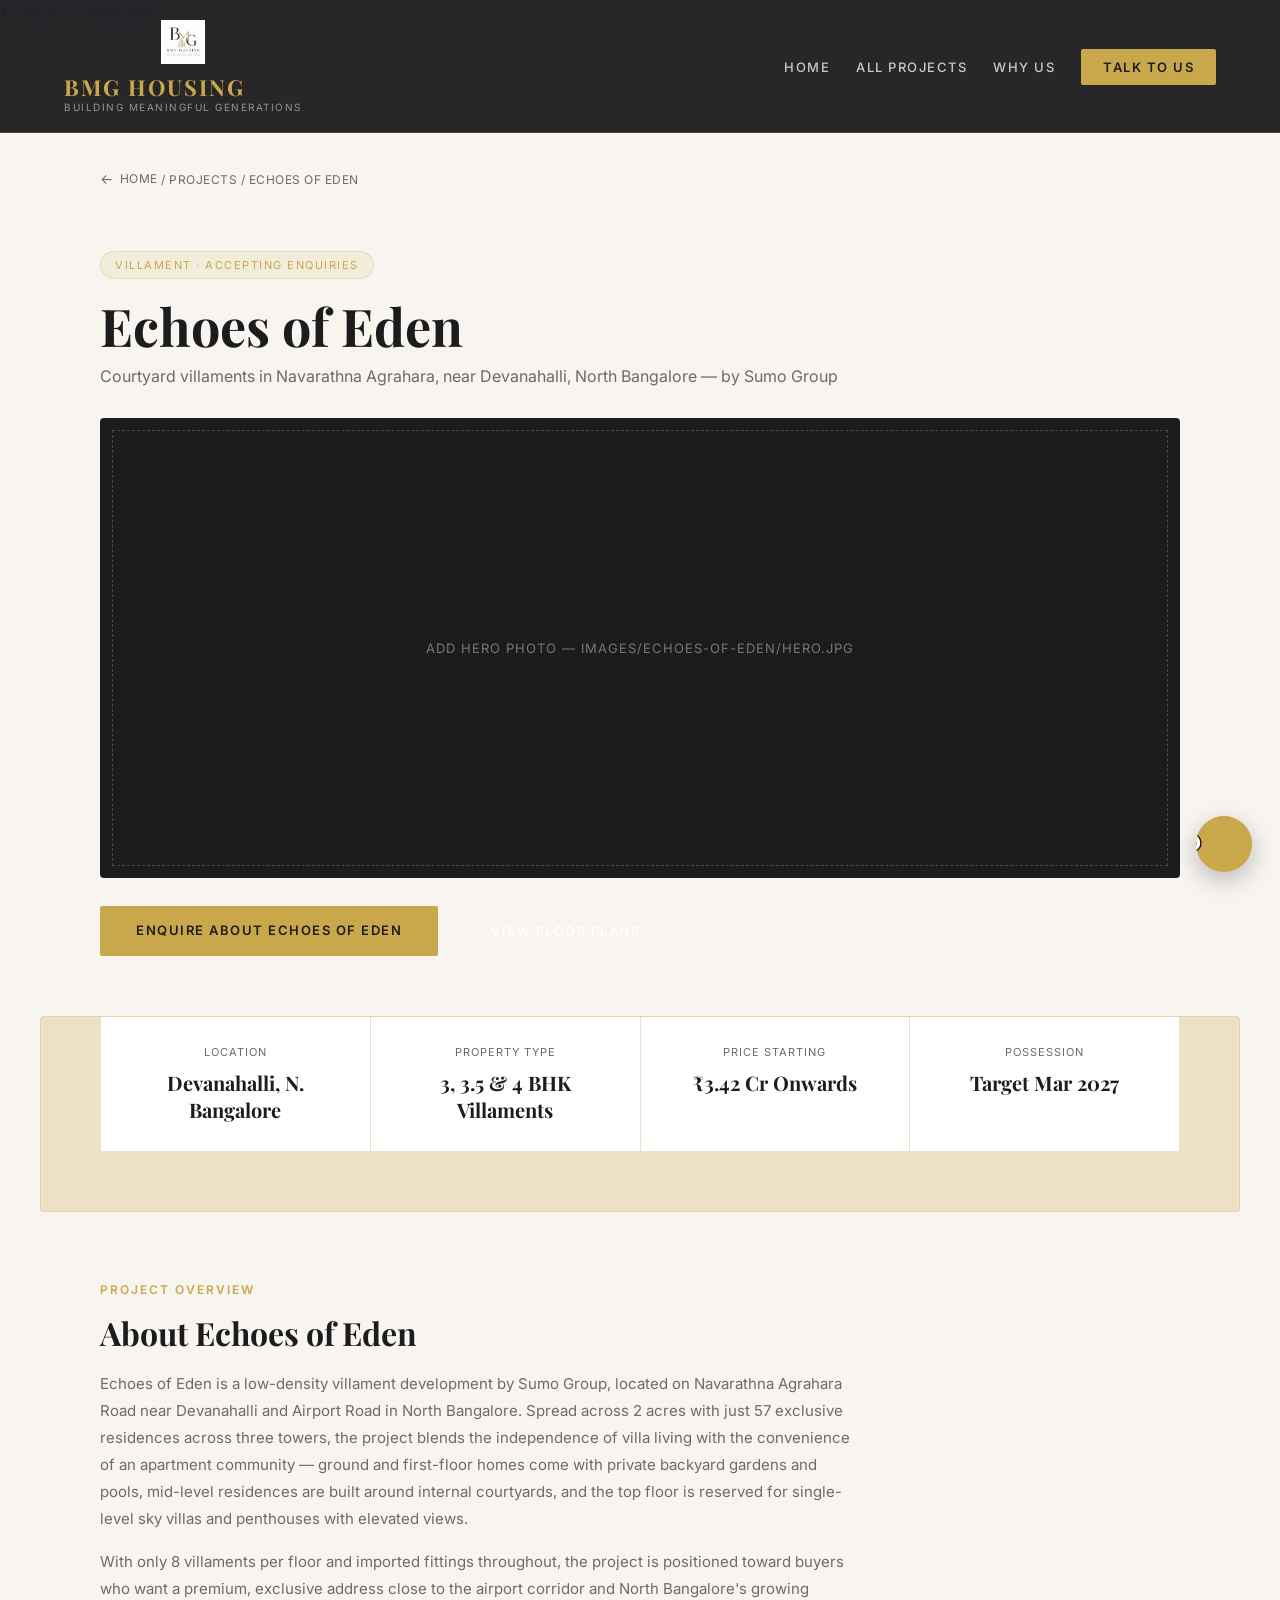
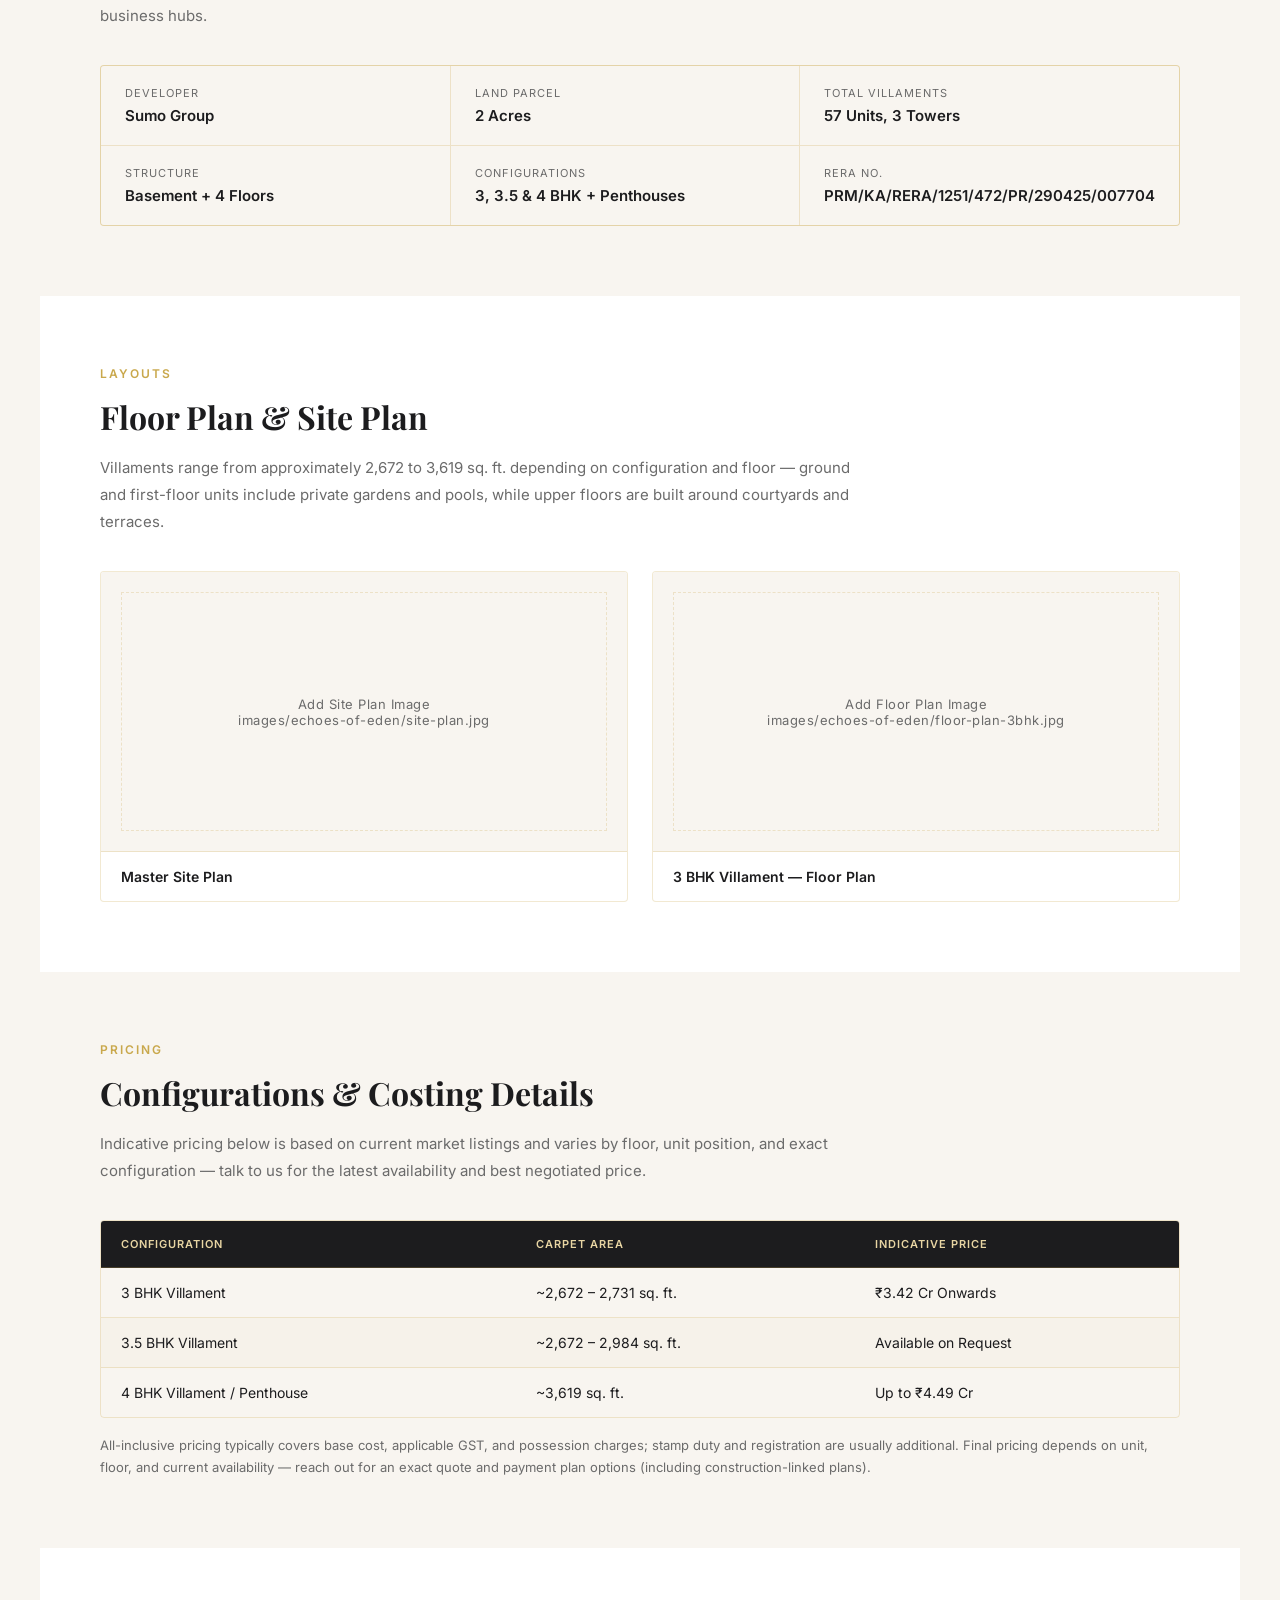
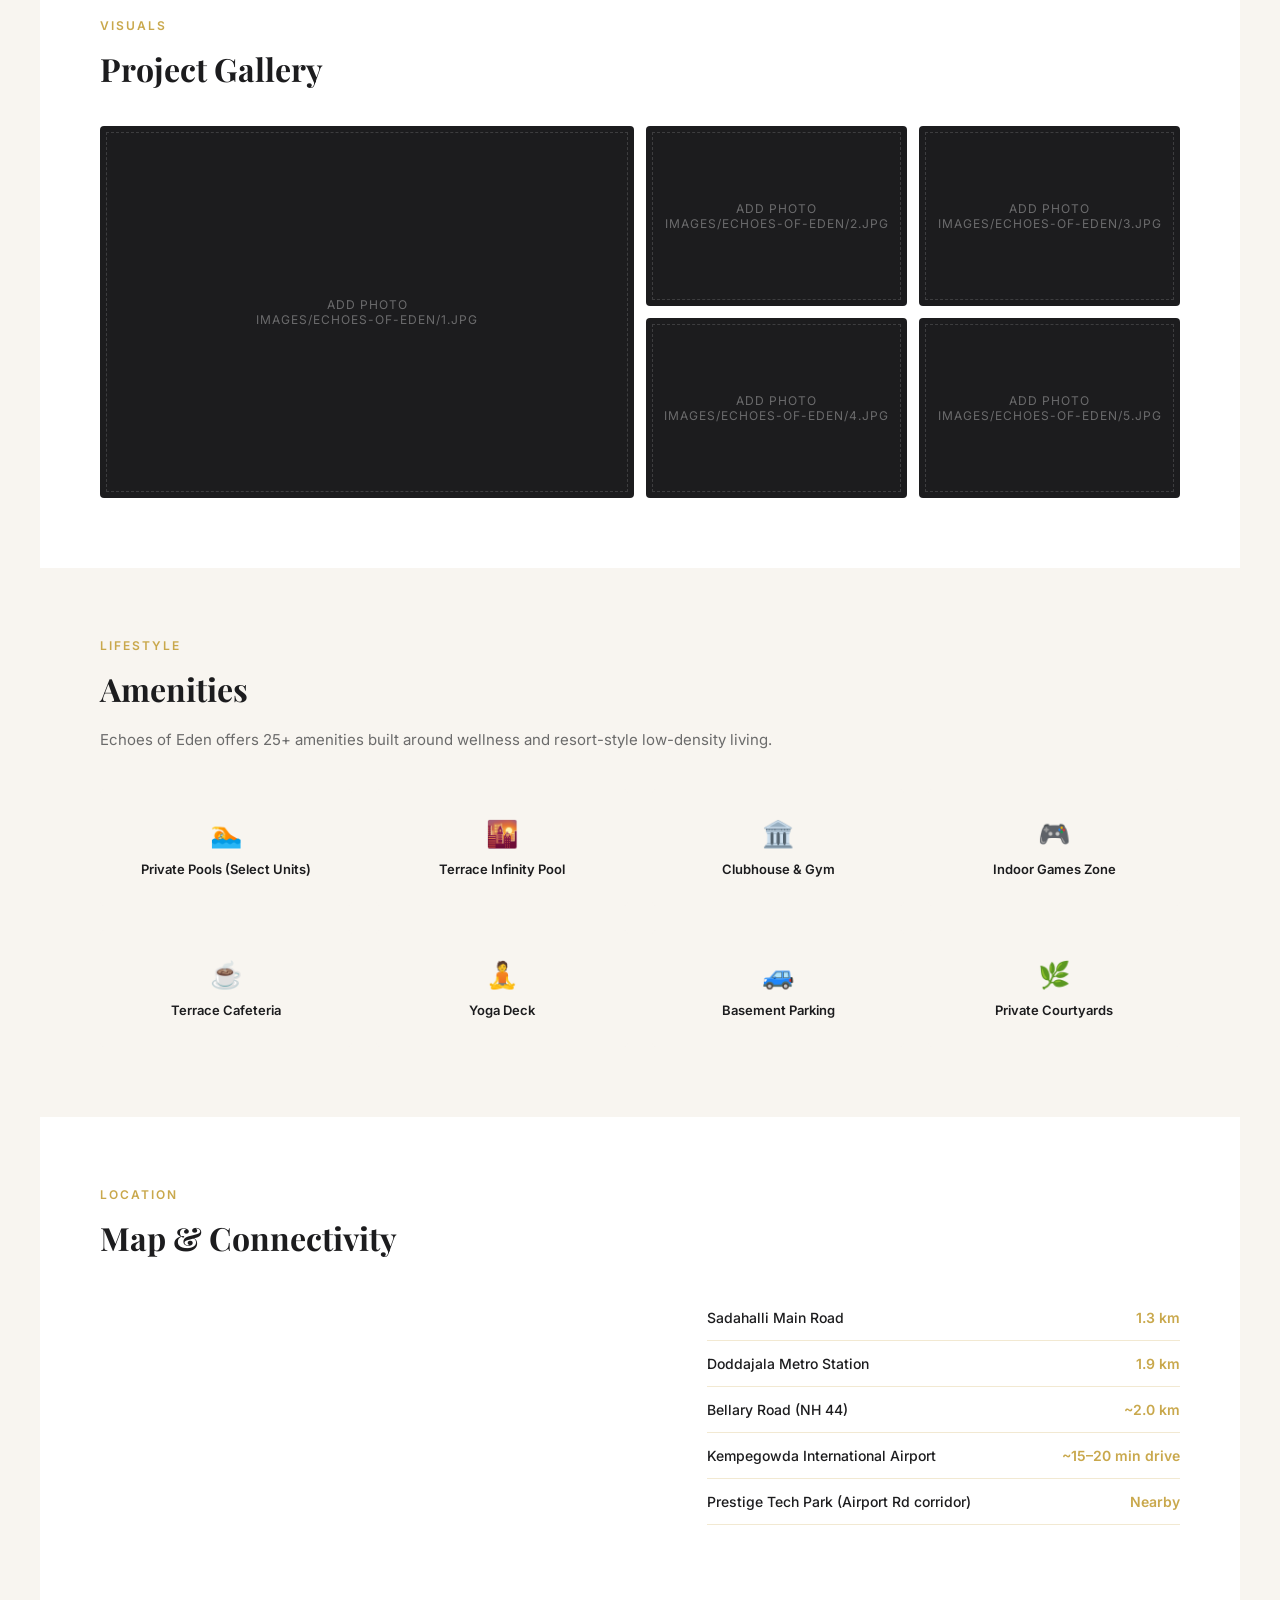
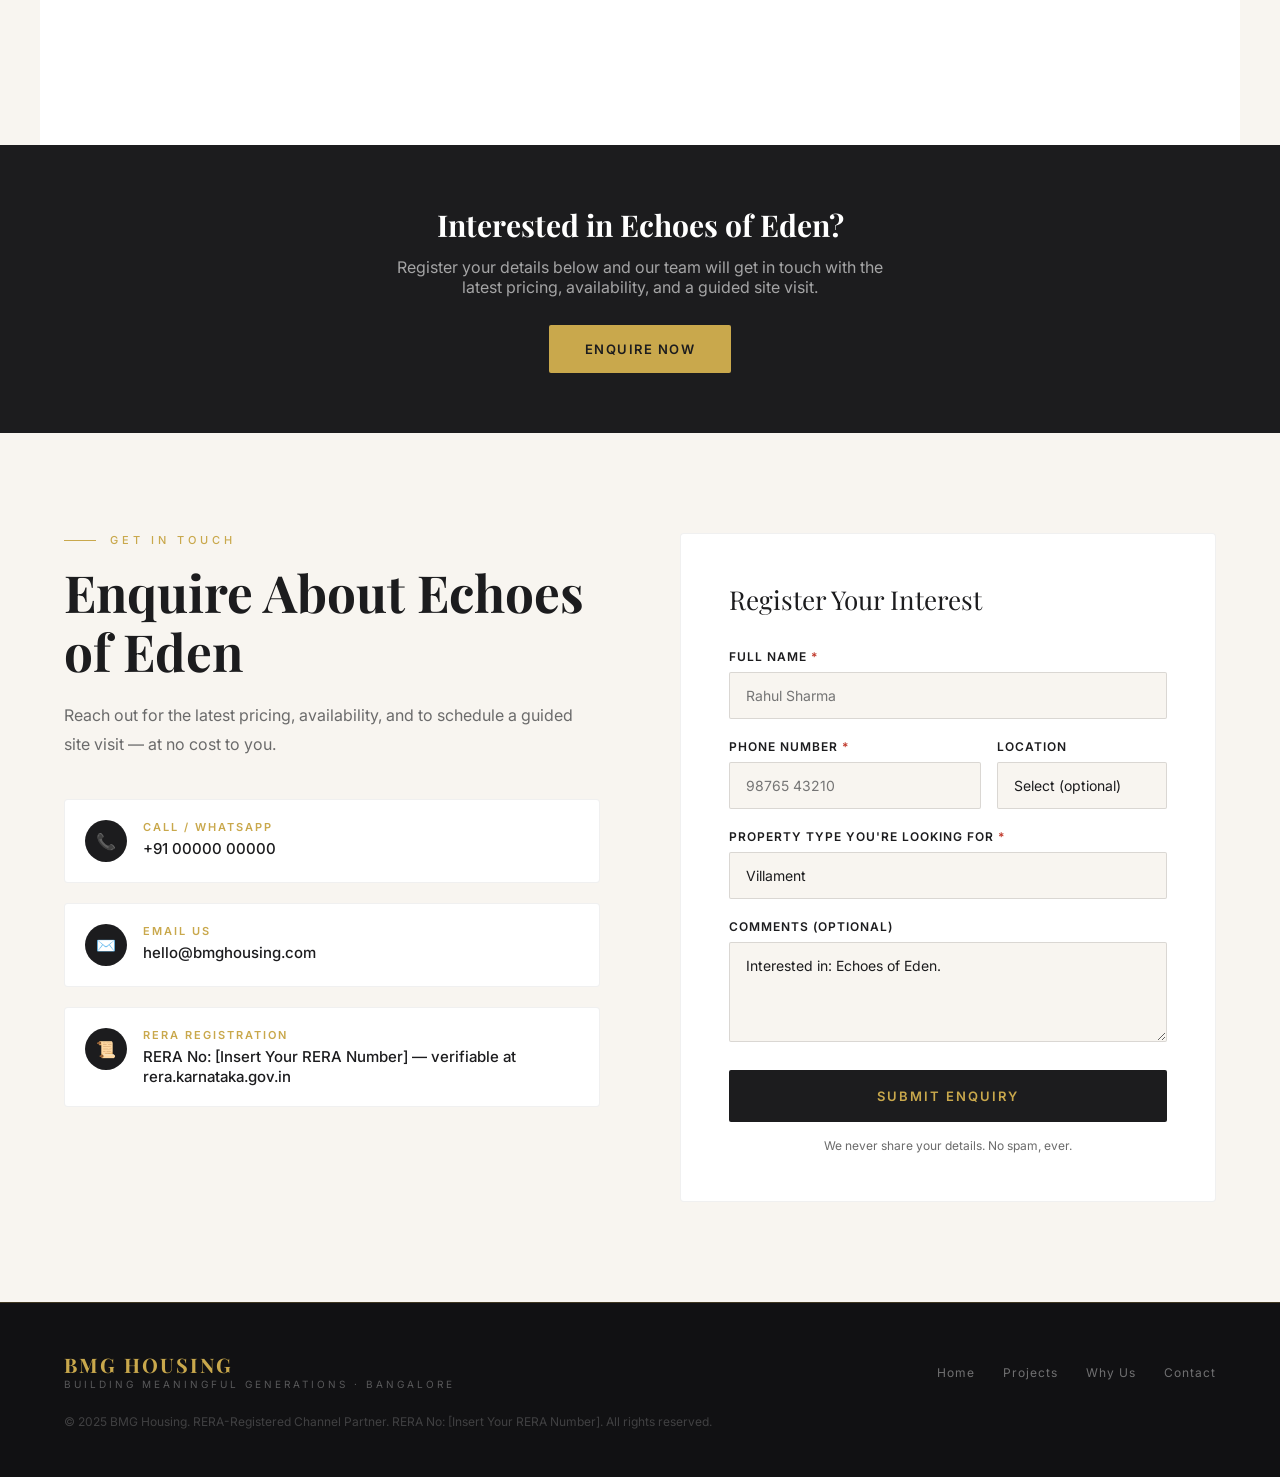
==== echoes-of-eden.html @ 20e4a9e8 "Added project specific pages. Photos pending" ====
<!DOCTYPE html>
<html lang="en">
<head>
  <meta charset="UTF-8" />
  <meta name="viewport" content="width=device-width, initial-scale=1.0" />
  <title>Echoes of Eden | Luxury Villaments in Devanahalli, North Bangalore — BMG Housing</title>
  <meta name="description" content="Echoes of Eden — premium 3, 3.5 & 4 BHK villaments by Sumo Group in Navarathna Agrahara, near Devanahalli, North Bangalore. Price, floor plans, possession date, amenities and connectivity, via BMG Housing." />
  <link href="https://fonts.googleapis.com/css2?family=Playfair+Display:ital,wght@0,400;0,600;0,700;1,400&family=Inter:wght@300;400;500;600&display=swap" rel="stylesheet" />
  <link rel="stylesheet" href="styles.css"/>
  <link rel="stylesheet" href="project.css"/>
</head>
<body>

<!-- NAV -->
<nav>
  <div class="nav-logo">
    <div class="logo-wrap">
    <img src="images/logo.jpeg" alt="BMG Housing Logo" class="logo-img"
           onerror="this.onerror=null;this.style.display='none';document.getElementById('logoFallback').style.display='flex';" />
      <div class="logo-fallback" id="logoFallback">BMG</div>
    </div>
    <div class="nav-logo-text">
      <span>BMG HOUSING</span>
      <span>Building Meaningful Generations</span>
    </div>
  </div>
  <ul class="nav-links">
    <li><a href="index.html">Home</a></li>
    <li><a href="index.html#projects">All Projects</a></li>
    <li><a href="index.html#why">Why Us</a></li>
    <li><a href="#contact" class="nav-cta">Talk to Us</a></li>
  </ul>
  <div class="hamburger" onclick="openMenu()">
    <span></span><span></span><span></span>
  </div>
</nav>

<div class="mobile-menu" id="mobileMenu">
  <button class="mobile-close" onclick="closeMenu()">✕</button>
  <a href="index.html" onclick="closeMenu()">Home</a>
  <a href="index.html#projects" onclick="closeMenu()">All Projects</a>
  <a href="index.html#why" onclick="closeMenu()">Why Us</a>
  <a href="#contact" onclick="closeMenu()">Talk to Us</a>
</div>

<div class="floating-cta" id="floatingCta">
  <a href="#contact" class="floating-cta-btn">
    <span class="floating-cta-pulse"></span>
    <span class="floating-cta-icon">💬</span>
    <span class="floating-cta-text">Talk to Us</span>
  </a>
</div>

<!-- BACK TO HOME -->
<a href="index.html" class="back-home">
  <span class="back-home-arrow">←</span>
  <span>Back to Home Page</span>
</a>


<!-- BREADCRUMB -->
<div class="breadcrumb">
  <a href="index.html" class="breadcrumb-home">
    <span class="breadcrumb-arrow">←</span> Home
  </a> / <a href="index.html#projects">Projects</a> / Echoes of Eden
</div>

<!-- HERO -->
<section class="project-hero">
  <span class="project-hero-tag">Villament · Accepting Enquiries</span>
  <h1 class="project-hero-title">Echoes of Eden</h1>
  <p class="project-hero-sub">Courtyard villaments in Navarathna Agrahara, near Devanahalli, North Bangalore — by Sumo Group</p>

  <div class="project-hero-photo">
    <!-- Replace with: <img src="images/echoes-of-eden/hero.jpg" alt="Echoes of Eden villaments" /> -->
    <div class="photo-placeholder-label">Add Hero Photo — images/echoes-of-eden/hero.jpg</div>
  </div>

  <div class="project-hero-actions">
    <a href="#contact" class="btn-primary">Enquire About Echoes of Eden</a>
    <a href="#floor-plans" class="btn-outline">View Floor Plans</a>
  </div>
</section>

<!-- QUICK FACTS -->
<div class="quick-facts">
  <div class="quick-fact">
    <div class="quick-fact-label">Location</div>
    <div class="quick-fact-value">Devanahalli, N. Bangalore</div>
  </div>
  <div class="quick-fact">
    <div class="quick-fact-label">Property Type</div>
    <div class="quick-fact-value">3, 3.5 & 4 BHK Villaments</div>
  </div>
  <div class="quick-fact">
    <div class="quick-fact-label">Price Starting</div>
    <div class="quick-fact-value">₹3.42 Cr Onwards</div>
  </div>
  <div class="quick-fact">
    <div class="quick-fact-label">Possession</div>
    <div class="quick-fact-value">Target Mar 2027</div>
  </div>
</div>

<!-- DESCRIPTION -->
<section class="project-section">
  <div class="project-section-eyebrow">Project Overview</div>
  <h2 class="project-section-title">About Echoes of Eden</h2>
  <p class="project-section-desc">
    Echoes of Eden is a low-density villament development by Sumo Group, located on Navarathna Agrahara Road near Devanahalli and Airport Road in North Bangalore. Spread across 2 acres with just 57 exclusive residences across three towers, the project blends the independence of villa living with the convenience of an apartment community — ground and first-floor homes come with private backyard gardens and pools, mid-level residences are built around internal courtyards, and the top floor is reserved for single-level sky villas and penthouses with elevated views.
  </p>
  <p class="project-section-desc">
    With only 8 villaments per floor and imported fittings throughout, the project is positioned toward buyers who want a premium, exclusive address close to the airport corridor and North Bangalore's growing business hubs.
  </p>

  <div class="facts-grid">
    <div class="fact-row"><div class="fact-row-label">Developer</div><div class="fact-row-value">Sumo Group</div></div>
    <div class="fact-row"><div class="fact-row-label">Land Parcel</div><div class="fact-row-value">2 Acres</div></div>
    <div class="fact-row"><div class="fact-row-label">Total Villaments</div><div class="fact-row-value">57 Units, 3 Towers</div></div>
    <div class="fact-row"><div class="fact-row-label">Structure</div><div class="fact-row-value">Basement + 4 Floors</div></div>
    <div class="fact-row"><div class="fact-row-label">Configurations</div><div class="fact-row-value">3, 3.5 & 4 BHK + Penthouses</div></div>
    <div class="fact-row"><div class="fact-row-label">RERA No.</div><div class="fact-row-value">PRM/KA/RERA/1251/472/PR/290425/007704</div></div>
  </div>
</section>

<!-- FLOOR / SITE PLAN -->
<section class="project-section project-section-alt" id="floor-plans">
  <div class="project-section-eyebrow">Layouts</div>
  <h2 class="project-section-title">Floor Plan & Site Plan</h2>
  <p class="project-section-desc">
    Villaments range from approximately 2,672 to 3,619 sq. ft. depending on configuration and floor — ground and first-floor units include private gardens and pools, while upper floors are built around courtyards and terraces.
  </p>

  <div class="plan-grid">
    <div class="plan-card">
      <div class="plan-card-image">
        <!-- Replace with: <img src="images/echoes-of-eden/site-plan.jpg" alt="Echoes of Eden site plan" /> -->
        <div class="plan-placeholder">Add Site Plan Image<br/>images/echoes-of-eden/site-plan.jpg</div>
      </div>
      <div class="plan-card-label">Master Site Plan</div>
    </div>
    <div class="plan-card">
      <div class="plan-card-image">
        <!-- Replace with: <img src="images/echoes-of-eden/floor-plan-3bhk.jpg" alt="3 BHK villament floor plan" /> -->
        <div class="plan-placeholder">Add Floor Plan Image<br/>images/echoes-of-eden/floor-plan-3bhk.jpg</div>
      </div>
      <div class="plan-card-label">3 BHK Villament — Floor Plan</div>
    </div>
  </div>
</section>

<!-- COSTING -->
<section class="project-section">
  <div class="project-section-eyebrow">Pricing</div>
  <h2 class="project-section-title">Configurations & Costing Details</h2>
  <p class="project-section-desc">
    Indicative pricing below is based on current market listings and varies by floor, unit position, and exact configuration — talk to us for the latest availability and best negotiated price.
  </p>

  <div class="config-table-wrap">
    <table class="config-table">
      <thead>
        <tr>
          <th>Configuration</th>
          <th>Carpet Area</th>
          <th>Indicative Price</th>
        </tr>
      </thead>
      <tbody>
        <tr><td>3 BHK Villament</td><td>~2,672 – 2,731 sq. ft.</td><td>₹3.42 Cr Onwards</td></tr>
        <tr><td>3.5 BHK Villament</td><td>~2,672 – 2,984 sq. ft.</td><td>Available on Request</td></tr>
        <tr><td>4 BHK Villament / Penthouse</td><td>~3,619 sq. ft.</td><td>Up to ₹4.49 Cr</td></tr>
      </tbody>
    </table>
  </div>
  <p class="costing-note">
    All-inclusive pricing typically covers base cost, applicable GST, and possession charges; stamp duty and registration are usually additional. Final pricing depends on unit, floor, and current availability — reach out for an exact quote and payment plan options (including construction-linked plans).
  </p>
</section>

<!-- GALLERY -->
<section class="project-section project-section-alt">
  <div class="project-section-eyebrow">Visuals</div>
  <h2 class="project-section-title">Project Gallery</h2>

  <div class="photo-gallery">
    <div class="gallery-item">
      <div class="photo-placeholder-label">Add Photo<br/>images/echoes-of-eden/1.jpg</div>
    </div>
    <div class="gallery-item">
      <div class="photo-placeholder-label">Add Photo<br/>images/echoes-of-eden/2.jpg</div>
    </div>
    <div class="gallery-item">
      <div class="photo-placeholder-label">Add Photo<br/>images/echoes-of-eden/3.jpg</div>
    </div>
    <div class="gallery-item">
      <div class="photo-placeholder-label">Add Photo<br/>images/echoes-of-eden/4.jpg</div>
    </div>
    <div class="gallery-item">
      <div class="photo-placeholder-label">Add Photo<br/>images/echoes-of-eden/5.jpg</div>
    </div>
  </div>
</section>

<!-- AMENITIES -->
<section class="project-section">
  <div class="project-section-eyebrow">Lifestyle</div>
  <h2 class="project-section-title">Amenities</h2>
  <p class="project-section-desc">Echoes of Eden offers 25+ amenities built around wellness and resort-style low-density living.</p>

  <div class="amenities-grid">
    <div class="amenity-item"><div class="amenity-icon">🏊</div><div class="amenity-label">Private Pools (Select Units)</div></div>
    <div class="amenity-item"><div class="amenity-icon">🌇</div><div class="amenity-label">Terrace Infinity Pool</div></div>
    <div class="amenity-item"><div class="amenity-icon">🏛️</div><div class="amenity-label">Clubhouse & Gym</div></div>
    <div class="amenity-item"><div class="amenity-icon">🎮</div><div class="amenity-label">Indoor Games Zone</div></div>
    <div class="amenity-item"><div class="amenity-icon">☕</div><div class="amenity-label">Terrace Cafeteria</div></div>
    <div class="amenity-item"><div class="amenity-icon">🧘</div><div class="amenity-label">Yoga Deck</div></div>
    <div class="amenity-item"><div class="amenity-icon">🚙</div><div class="amenity-label">Basement Parking</div></div>
    <div class="amenity-item"><div class="amenity-icon">🌿</div><div class="amenity-label">Private Courtyards</div></div>
  </div>
</section>

<!-- MAP & CONNECTIVITY -->
<section class="project-section project-section-alt">
  <div class="project-section-eyebrow">Location</div>
  <h2 class="project-section-title">Map & Connectivity</h2>

  <div class="map-layout">
    <iframe class="map-embed" loading="lazy"
      src="https://www.google.com/maps?q=Navarathna+Agrahara+Road+Devanahalli+Bangalore&output=embed">
    </iframe>
    <ul class="connectivity-list">
      <li><span>Sadahalli Main Road</span><span>1.3 km</span></li>
      <li><span>Doddajala Metro Station</span><span>1.9 km</span></li>
      <li><span>Bellary Road (NH 44)</span><span>~2.0 km</span></li>
      <li><span>Kempegowda International Airport</span><span>~15–20 min drive</span></li>
      <li><span>Prestige Tech Park (Airport Rd corridor)</span><span>Nearby</span></li>
    </ul>
  </div>
</section>

<!-- CTA BAND -->
<div class="project-cta-band">
  <h2>Interested in Echoes of Eden?</h2>
  <p>Register your details below and our team will get in touch with the latest pricing, availability, and a guided site visit.</p>
  <a href="#contact" class="btn-primary">Enquire Now</a>
</div>

<!-- CONTACT / LEAD FORM -->
<section id="contact">
  <div class="contact-info">
    <div class="section-eyebrow"><span>Get in Touch</span></div>
    <h2 class="section-title">Enquire About Echoes of Eden</h2>
    <p>
      Reach out for the latest pricing, availability, and to schedule a guided site visit — at no cost to you.
    </p>

    <div class="contact-details">
      <div class="contact-item">
        <div class="contact-icon">📞</div>
        <div class="contact-item-text">
          <label>Call / WhatsApp</label>
          <span>+91 00000 00000</span>
        </div>
      </div>
      <div class="contact-item">
        <div class="contact-icon">✉️</div>
        <div class="contact-item-text">
          <label>Email Us</label>
          <span>hello@bmghousing.com</span>
        </div>
      </div>
      <div class="contact-item">
        <div class="contact-icon">📜</div>
        <div class="contact-item-text">
          <label>RERA Registration</label>
          <span>RERA No: [Insert Your RERA Number] — verifiable at rera.karnataka.gov.in</span>
        </div>
      </div>
    </div>
  </div>

  <div class="contact-form">
    <div class="form-title">Register Your Interest</div>
    <div class="form-group">
      <label>Full Name <span class="req">*</span></label>
      <input type="text" id="fullName" placeholder="Rahul Sharma" required />
    </div>
    <div class="form-row">
      <div class="form-group">
        <label>Phone Number <span class="req">*</span></label>
        <input type="tel" id="phone" placeholder="98765 43210" required maxlength="10" />
      </div>
      <div class="form-group">
        <label>Location</label>
        <select id="location">
          <option value="">Select (optional)</option>
          <option value="India">India</option>
          <option value="Outside India">Outside India</option>
        </select>
      </div>
    </div>
    <div class="form-group">
      <label>Property Type You're Looking For <span class="req">*</span></label>
      <select id="propertyType" required>
        <option value="Villa">Villa</option>
        <option value="Premium Apartment">Premium Apartment</option>
        <option value="Villament" selected>Villament</option>
        <option value="Penthouse">Penthouse</option>
        <option value="Plot in Gated Community">Plot in Gated Community</option>
        <option value="Not Sure Yet">Not Sure Yet</option>
      </select>
    </div>
    <div class="form-group">
      <label>Comments (Optional)</label>
      <textarea id="message" placeholder="Tell us your budget, preferred BHK, or timeline...">Interested in: Echoes of Eden.</textarea>
    </div>
    <button class="form-submit" onclick="submitForm()">Submit Enquiry</button>
    <div class="success-msg" id="successMsg">
      ✅ Thank you! We'll reach out to you within a few hours.
    </div>
    <p class="form-note">We never share your details. No spam, ever.</p>
  </div>
</section>

<!-- FOOTER -->
<footer>
  <div class="footer-inner">
    <div class="footer-logo">
      <span>BMG HOUSING</span>
      <span>Building Meaningful Generations · Bangalore</span>
    </div>
    <ul class="footer-links">
      <li><a href="index.html">Home</a></li>
      <li><a href="index.html#projects">Projects</a></li>
      <li><a href="index.html#why">Why Us</a></li>
      <li><a href="#contact">Contact</a></li>
    </ul>
    <div class="footer-copy">
      © 2025 BMG Housing. RERA-Registered Channel Partner. RERA No: [Insert Your RERA Number]. All rights reserved.
    </div>
  </div>
</footer>

<script>
  function openMenu() {
    document.getElementById('mobileMenu').classList.add('open');
    document.body.style.overflow = 'hidden';
  }
  function closeMenu() {
    document.getElementById('mobileMenu').classList.remove('open');
    document.body.style.overflow = '';
  }

  function submitForm() {
    const name = document.getElementById('fullName').value.trim();
    const phone = document.getElementById('phone').value.trim();
    const propertyType = document.getElementById('propertyType').value;
    const phoneDigits = phone.replace(/\D/g, '');

    if (!name) { alert('Please enter your full name.'); return; }
    if (phoneDigits.length !== 10) { alert('Please enter a valid 10-digit phone number.'); return; }
    if (!propertyType) { alert("Please select the type of property you're looking for."); return; }

    const location = document.getElementById('location').value;
    const comments = document.getElementById('message').value.trim();
    const submitBtn = document.querySelector('.form-submit');
    submitBtn.textContent = 'Submitting...';
    submitBtn.disabled = true;

    fetch('YOUR_WEB_APP_URL_HERE', {
      method: 'POST',
      mode: 'no-cors',
      body: JSON.stringify({ fullName: name, phone, location, propertyType, comments }),
      headers: { 'Content-Type': 'text/plain' }
    })
    .then(() => {
      submitBtn.style.display = 'none';
      document.getElementById('successMsg').style.display = 'block';
    })
    .catch(() => {
      alert('Something went wrong. Please try again or call us directly.');
      submitBtn.textContent = 'Submit Enquiry';
      submitBtn.disabled = false;
    });
  }

  window.addEventListener('scroll', () => {
    const contact = document.getElementById('contact');
    const floatingCta = document.getElementById('floatingCta');
    if (contact && floatingCta) {
      const rect = contact.getBoundingClientRect();
      if (rect.top < window.innerHeight * 0.6) {
        floatingCta.classList.add('hide');
      } else {
        floatingCta.classList.remove('hide');
      }
    }
  });
</script>

</body>
</html>
---- styles.css ----
*, *::before, *::after { margin: 0; padding: 0; box-sizing: border-box; }

    :root {
      --charcoal: #1C1C1E;
      --ivory: #F8F5F0;
      --gold: #C9A84C;
      --gold-light: #E8D5A3;
      --sage: #8FAF8F;
      --white: #FFFFFF;
      --text-muted: #6B6B6B;
      --border: rgba(201, 168, 76, 0.25);
    }

    html { scroll-behavior: smooth; }

    body {
      font-family: 'Inter', sans-serif;
      background: var(--ivory);
      color: var(--charcoal);
      overflow-x: hidden;
    }

    /* ── NAV ── */
    nav {
      position: fixed;
      top: 0; left: 0; right: 0;
      z-index: 100;
      display: flex;
      align-items: center;
      justify-content: space-between;
      padding: 20px 5%;
      background: rgba(28, 28, 30, 0.95);
      backdrop-filter: blur(12px);
      border-bottom: 1px solid var(--border);
      transition: padding 0.3s;
    }

    .nav-logo {
      display: flex;
      flex-direction: column;
      line-height: 1;
    }

    .nav-logo span:first-child {
      font-family: 'Playfair Display', serif;
      font-size: 22px;
      font-weight: 700;
      color: var(--gold);
      letter-spacing: 2px;
    }

    .nav-logo span:last-child {
      font-size: 10px;
      color: rgba(255,255,255,0.5);
      letter-spacing: 3px;
      text-transform: uppercase;
      margin-top: 2px;
    }

    .nav-links {
      display: flex;
      gap: 36px;
      list-style: none;
    }

    .nav-links a {
      text-decoration: none;
      color: rgba(255,255,255,0.75);
      font-size: 13px;
      letter-spacing: 1.5px;
      text-transform: uppercase;
      font-weight: 500;
      transition: color 0.2s;
    }

    .nav-links a:hover { color: var(--gold); }

    .nav-cta {
      background: var(--gold);
      color: var(--charcoal) !important;
      padding: 10px 22px;
      border-radius: 2px;
      font-weight: 600 !important;
      transition: background 0.2s !important;
    }

    .nav-cta:hover { background: var(--gold-light) !important; color: var(--charcoal) !important; }

    .hamburger { display: none; flex-direction: column; gap: 5px; cursor: pointer; }
    .hamburger span { width: 24px; height: 2px; background: var(--gold); display: block; transition: 0.3s; }

    /* ── HERO ── */
    #hero {
      min-height: 100vh;
      background: var(--charcoal);
      display: flex;
      align-items: center;
      position: relative;
      overflow: hidden;
    }

    .hero-bg {
      position: absolute;
      inset: 0;
      background: 
        linear-gradient(135deg, rgba(201,168,76,0.06) 0%, transparent 50%),
        linear-gradient(225deg, rgba(143,175,143,0.04) 0%, transparent 60%);
    }

    /* Architectural gold lines — the signature element */
    .arch-lines {
      position: absolute;
      inset: 0;
      pointer-events: none;
      overflow: hidden;
    }

    .arch-lines svg {
      width: 100%;
      height: 100%;
      opacity: 0.12;
    }

    .hero-content {
      position: relative;
      z-index: 2;
      padding: 0 5%;
      max-width: 780px;
      margin-top: 80px;
    }

    .hero-eyebrow {
      display: flex;
      align-items: center;
      gap: 14px;
      margin-bottom: 28px;
    }

    .hero-eyebrow span {
      font-size: 11px;
      letter-spacing: 4px;
      text-transform: uppercase;
      color: var(--gold);
      font-weight: 500;
    }

    .hero-eyebrow::before {
      content: '';
      display: block;
      width: 40px;
      height: 1px;
      background: var(--gold);
    }

    .hero-title {
      font-family: 'Playfair Display', serif;
      font-size: clamp(42px, 6vw, 78px);
      font-weight: 700;
      color: var(--white);
      line-height: 1.1;
      margin-bottom: 24px;
    }

    .hero-title em {
      font-style: italic;
      color: var(--gold);
    }

    .hero-subtitle {
      font-size: 17px;
      color: rgba(255,255,255,0.6);
      line-height: 1.7;
      max-width: 520px;
      margin-bottom: 48px;
      font-weight: 300;
    }

    .hero-actions {
      display: flex;
      gap: 16px;
      flex-wrap: wrap;
    }

    .btn-primary {
      background: var(--gold);
      color: var(--charcoal);
      padding: 16px 36px;
      font-size: 13px;
      font-weight: 600;
      letter-spacing: 1.5px;
      text-transform: uppercase;
      border: none;
      cursor: pointer;
      border-radius: 2px;
      text-decoration: none;
      display: inline-block;
      transition: background 0.2s, transform 0.2s;
    }

    .btn-primary:hover { background: var(--gold-light); transform: translateY(-1px); }

    .btn-outline {
      background: transparent;
      color: var(--white);
      padding: 16px 36px;
      font-size: 13px;
      font-weight: 500;
      letter-spacing: 1.5px;
      text-transform: uppercase;
      border: 1px solid rgba(255,255,255,0.3);
      cursor: pointer;
      border-radius: 2px;
      text-decoration: none;
      display: inline-block;
      transition: border-color 0.2s, color 0.2s;
    }

    .btn-outline:hover { border-color: var(--gold); color: var(--gold); }

    .hero-stats {
      position: absolute;
      bottom: 48px;
      right: 5%;
      display: flex;
      gap: 48px;
      z-index: 2;
    }

    .stat { text-align: right; }

    .stat-num {
      font-family: 'Playfair Display', serif;
      font-size: 36px;
      font-weight: 700;
      color: var(--gold);
      line-height: 1;
    }

    .stat-label {
      font-size: 11px;
      letter-spacing: 2px;
      text-transform: uppercase;
      color: rgba(255,255,255,0.4);
      margin-top: 6px;
    }

    .scroll-hint {
      position: absolute;
      bottom: 48px;
      left: 5%;
      display: flex;
      align-items: center;
      gap: 12px;
      z-index: 2;
      color: rgba(255,255,255,0.35);
      font-size: 11px;
      letter-spacing: 2px;
      text-transform: uppercase;
    }

    .scroll-line {
      width: 1px;
      height: 48px;
      background: linear-gradient(to bottom, var(--gold), transparent);
      animation: scrollPulse 2s ease-in-out infinite;
    }

    @keyframes scrollPulse {
      0%, 100% { opacity: 0.4; }
      50% { opacity: 1; }
    }

    /* ── SECTION COMMONS ── */
    section { padding: 100px 5%; }

    .section-eyebrow {
      display: flex;
      align-items: center;
      gap: 14px;
      margin-bottom: 16px;
    }

    .section-eyebrow span {
      font-size: 11px;
      letter-spacing: 4px;
      text-transform: uppercase;
      color: var(--gold);
      font-weight: 500;
    }

    .section-eyebrow::before {
      content: '';
      display: block;
      width: 32px;
      height: 1px;
      background: var(--gold);
    }

    .section-title {
      font-family: 'Playfair Display', serif;
      font-size: clamp(32px, 4vw, 52px);
      font-weight: 700;
      line-height: 1.15;
      margin-bottom: 20px;
    }

    /* ── ABOUT ── */
    #about {
      background: var(--white);
      display: grid;
      grid-template-columns: 1fr 1fr;
      gap: 80px;
      align-items: center;
    }

    .about-visual {
      position: relative;
    }

    .about-card {
      background: var(--charcoal);
      padding: 56px 48px;
      border-radius: 4px;
      position: relative;
      overflow: hidden;
    }

    .about-card::before {
      content: '';
      position: absolute;
      top: 0; left: 0;
      width: 100%; height: 4px;
      background: linear-gradient(90deg, var(--gold), var(--sage));
    }

    .about-card-quote {
      font-family: 'Playfair Display', serif;
      font-size: 22px;
      font-style: italic;
      color: var(--white);
      line-height: 1.5;
      margin-bottom: 32px;
    }

    .about-card-sig {
      font-size: 12px;
      letter-spacing: 3px;
      text-transform: uppercase;
      color: var(--gold);
    }

    .about-badge {
      position: absolute;
      bottom: -20px;
      right: -20px;
      width: 100px;
      height: 100px;
      background: var(--gold);
      border-radius: 50%;
      display: flex;
      flex-direction: column;
      align-items: center;
      justify-content: center;
      font-family: 'Playfair Display', serif;
    }

    .about-badge span:first-child {
      font-size: 28px;
      font-weight: 700;
      color: var(--charcoal);
      line-height: 1;
    }

    .about-badge span:last-child {
      font-size: 9px;
      color: var(--charcoal);
      letter-spacing: 1px;
      text-align: center;
      font-family: 'Inter', sans-serif;
      font-weight: 600;
      text-transform: uppercase;
    }

    .about-text p {
      font-size: 16px;
      color: var(--text-muted);
      line-height: 1.8;
      margin-bottom: 20px;
    }

    .about-pillars {
      display: grid;
      grid-template-columns: 1fr 1fr;
      gap: 16px;
      margin-top: 36px;
    }

    .pillar {
      padding: 20px;
      border: 1px solid var(--border);
      border-radius: 4px;
      background: var(--ivory);
    }

    .pillar-icon {
      font-size: 22px;
      margin-bottom: 10px;
    }

    .pillar-title {
      font-size: 13px;
      font-weight: 600;
      letter-spacing: 0.5px;
      margin-bottom: 6px;
    }

    .pillar-desc {
      font-size: 12px;
      color: var(--text-muted);
      line-height: 1.6;
    }

    /* ── PROJECTS ── */
    #projects {
      background: var(--ivory);
    }

    .projects-header {
      display: flex;
      align-items: flex-end;
      justify-content: space-between;
      margin-bottom: 64px;
      flex-wrap: wrap;
      gap: 24px;
    }

    .projects-grid {
      display: grid;
      grid-template-columns: 1fr 1fr;
      gap: 32px;
    }

    .project-card {
      background: var(--white);
      border-radius: 4px;
      overflow: hidden;
      border: 1px solid rgba(0,0,0,0.06);
      transition: transform 0.3s, box-shadow 0.3s;
      cursor: pointer;
    }

    .project-card:hover {
      transform: translateY(-6px);
      box-shadow: 0 24px 64px rgba(0,0,0,0.1);
    }

    .project-visual {
      position: relative;
      width: 100%;
      height: 320px;      /* fixed height so the box always has real dimensions */
      overflow: hidden;
    }

    .project-photo {
      position: absolute;
      inset: 0;
      width: 100%;
      height: 100%;
      object-fit: cover;   /* fills the box, cropping as needed, no repeat/tile */
      display: block;
    }

    .project-visual-surya {
      background: linear-gradient(135deg, #2C3E2D 0%, #1a2a1b 60%, #3D5C3E 100%);
    }

    .project-visual-echoes {
      background: linear-gradient(135deg, #2A2040 0%, #1a1530 60%, #3D2E60 100%);
    }

    .project-illustration {
      width: 100%;
      height: 100%;
      display: flex;
      align-items: center;
      justify-content: center;
    }

    .project-tag {
      position: absolute;
      top: 20px;
      left: 20px;
      background: var(--gold);
      color: var(--charcoal);
      font-size: 10px;
      font-weight: 700;
      letter-spacing: 2px;
      text-transform: uppercase;
      padding: 6px 14px;
      border-radius: 2px;
    }

    .project-status {
      position: absolute;
      top: 20px;
      right: 20px;
      background: rgba(0,0,0,0.5);
      color: var(--sage);
      font-size: 10px;
      font-weight: 600;
      letter-spacing: 1.5px;
      text-transform: uppercase;
      padding: 6px 14px;
      border-radius: 2px;
      backdrop-filter: blur(4px);
      border: 1px solid rgba(143,175,143,0.3);
    }

    .project-info {
      padding: 32px;
    }

    .project-name {
      font-family: 'Playfair Display', serif;
      font-size: 28px;
      font-weight: 700;
      margin-bottom: 8px;
      color: var(--charcoal);
    }

    .project-type {
      font-size: 12px;
      letter-spacing: 2.5px;
      text-transform: uppercase;
      color: var(--gold);
      font-weight: 600;
      margin-bottom: 16px;
    }

    .project-desc {
      font-size: 14px;
      color: var(--text-muted);
      line-height: 1.7;
      margin-bottom: 28px;
    }

    .project-features {
      display: flex;
      flex-wrap: wrap;
      gap: 8px;
      margin-bottom: 28px;
    }

    .feature-chip {
      background: var(--ivory);
      border: 1px solid var(--border);
      padding: 6px 14px;
      border-radius: 20px;
      font-size: 12px;
      color: var(--charcoal);
      font-weight: 500;
    }

    .project-footer {
      display: flex;
      align-items: center;
      justify-content: space-between;
      padding-top: 24px;
      border-top: 1px solid rgba(0,0,0,0.06);
    }

    .project-location {
      display: flex;
      align-items: center;
      gap: 6px;
      font-size: 13px;
      color: var(--text-muted);
    }

    .project-cta {
      font-size: 12px;
      font-weight: 600;
      letter-spacing: 1.5px;
      text-transform: uppercase;
      color: var(--gold);
      text-decoration: none;
      display: flex;
      align-items: center;
      gap: 8px;
      transition: gap 0.2s;
    }

    .project-cta:hover { gap: 14px; }

    /* ── WHY BMG ── */
    #why {
      background: var(--charcoal);
      color: var(--white);
    }

    #why .section-title { color: var(--white); }

    .why-grid {
      display: grid;
      grid-template-columns: repeat(3, 1fr);
      gap: 2px;
      margin-top: 64px;
      background: var(--border);
    }

    .why-item {
      background: var(--charcoal);
      padding: 48px 36px;
      transition: background 0.3s;
    }

    .why-item:hover { background: #252527; }

    .why-number {
      font-family: 'Playfair Display', serif;
      font-size: 64px;
      font-weight: 700;
      color: var(--border);
      line-height: 1;
      margin-bottom: 24px;
    }

    .why-title {
      font-size: 18px;
      font-weight: 600;
      color: var(--white);
      margin-bottom: 12px;
    }

    .why-desc {
      font-size: 14px;
      color: rgba(255,255,255,0.5);
      line-height: 1.7;
    }

    .why-icon {
      font-size: 28px;
      margin-bottom: 20px;
    }

    /* ── CONTACT ── */
    #contact {
      background: var(--ivory);
      display: grid;
      grid-template-columns: 1fr 1fr;
      gap: 80px;
      align-items: start;
    }

    .contact-info h2 { margin-bottom: 20px; }

    .contact-info p {
      font-size: 16px;
      color: var(--text-muted);
      line-height: 1.8;
      margin-bottom: 40px;
    }

    .contact-details { display: flex; flex-direction: column; gap: 20px; }

    .contact-item {
      display: flex;
      align-items: flex-start;
      gap: 16px;
      padding: 20px;
      background: var(--white);
      border-radius: 4px;
      border: 1px solid rgba(0,0,0,0.06);
    }

    .contact-icon {
      width: 42px;
      height: 42px;
      background: var(--charcoal);
      border-radius: 50%;
      display: flex;
      align-items: center;
      justify-content: center;
      font-size: 16px;
      flex-shrink: 0;
    }

    .contact-item-text label {
      display: block;
      font-size: 11px;
      letter-spacing: 2px;
      text-transform: uppercase;
      color: var(--gold);
      font-weight: 600;
      margin-bottom: 4px;
    }

    .contact-item-text span {
      font-size: 15px;
      font-weight: 500;
      color: var(--charcoal);
    }

    /* ── FORM ── */
    .contact-form {
      background: var(--white);
      padding: 48px;
      border-radius: 4px;
      border: 1px solid rgba(0,0,0,0.06);
    }

    .form-title {
      font-family: 'Playfair Display', serif;
      font-size: 26px;
      margin-bottom: 32px;
      color: var(--charcoal);
    }

    .form-row { display: grid; grid-template-columns: 1fr 1fr; gap: 16px; }

    .form-group {
      display: flex;
      flex-direction: column;
      gap: 8px;
      margin-bottom: 20px;
    }

    .form-group label {
      font-size: 12px;
      font-weight: 600;
      letter-spacing: 1px;
      text-transform: uppercase;
      color: var(--charcoal);
    }

    .form-group input,
    .form-group select,
    .form-group textarea {
      padding: 14px 16px;
      border: 1px solid rgba(0,0,0,0.12);
      border-radius: 2px;
      font-family: 'Inter', sans-serif;
      font-size: 14px;
      color: var(--charcoal);
      background: var(--ivory);
      outline: none;
      transition: border-color 0.2s;
      appearance: none;
    }

    .form-group input:focus,
    .form-group select:focus,
    .form-group textarea:focus {
      border-color: var(--gold);
      background: var(--white);
    }

    .form-group textarea { resize: vertical; min-height: 100px; }

    .form-submit {
      width: 100%;
      padding: 18px;
      background: var(--charcoal);
      color: var(--gold);
      border: none;
      border-radius: 2px;
      font-family: 'Inter', sans-serif;
      font-size: 13px;
      font-weight: 600;
      letter-spacing: 2px;
      text-transform: uppercase;
      cursor: pointer;
      transition: background 0.2s;
      margin-top: 8px;
    }

    .form-submit:hover { background: #2C2C2E; }

    .form-note {
      font-size: 12px;
      color: var(--text-muted);
      text-align: center;
      margin-top: 16px;
    }

    /* ── FOOTER ── */
    footer {
      background: #111113;
      padding: 48px 5%;
      border-top: 1px solid var(--border);
    }

    .footer-inner {
      display: flex;
      align-items: center;
      justify-content: space-between;
      flex-wrap: wrap;
      gap: 24px;
    }

    .footer-logo span:first-child {
      font-family: 'Playfair Display', serif;
      font-size: 20px;
      font-weight: 700;
      color: var(--gold);
      letter-spacing: 2px;
      display: block;
    }

    .footer-logo span:last-child {
      font-size: 10px;
      color: rgba(255,255,255,0.3);
      letter-spacing: 3px;
      text-transform: uppercase;
    }

    .footer-links {
      display: flex;
      gap: 28px;
      list-style: none;
    }

    .footer-links a {
      text-decoration: none;
      color: rgba(255,255,255,0.4);
      font-size: 12px;
      letter-spacing: 1px;
      transition: color 0.2s;
    }

    .footer-links a:hover { color: var(--gold); }

    .footer-copy {
      font-size: 12px;
      color: rgba(255,255,255,0.2);
    }

    /* ── MOBILE NAV ── */
    .mobile-menu {
      display: none;
      position: fixed;
      top: 0; left: 0; right: 0; bottom: 0;
      background: var(--charcoal);
      z-index: 99;
      flex-direction: column;
      align-items: center;
      justify-content: center;
      gap: 36px;
    }

    .mobile-menu.open { display: flex; }

    .mobile-menu a {
      text-decoration: none;
      color: var(--white);
      font-size: 24px;
      font-family: 'Playfair Display', serif;
      transition: color 0.2s;
    }

    .mobile-menu a:hover { color: var(--gold); }

    .mobile-close {
      position: absolute;
      top: 24px;
      right: 5%;
      background: none;
      border: none;
      color: var(--white);
      font-size: 28px;
      cursor: pointer;
    }

    /* ── SUCCESS MESSAGE ── */
    .success-msg {
      display: none;
      text-align: center;
      padding: 24px;
      color: var(--sage);
      font-size: 15px;
    }

    /* ── RESPONSIVE ── */
    @media (max-width: 900px) {
      #about { grid-template-columns: 1fr; gap: 48px; }
      .projects-grid { grid-template-columns: 1fr; }
      .why-grid { grid-template-columns: 1fr; }
      #contact { grid-template-columns: 1fr; gap: 48px; }
      .form-row { grid-template-columns: 1fr; }
      .hero-stats { position: static; margin-top: 48px; justify-content: flex-start; }
      #hero { flex-direction: column; justify-content: flex-start; padding-top: 120px; padding-bottom: 60px; }
      .scroll-hint { display: none; }
      .nav-links { display: none; }
      .hamburger { display: flex; }
      .projects-header { flex-direction: column; align-items: flex-start; }
      .about-pillars { grid-template-columns: 1fr; }
      .contact-form { padding: 32px 24px; }
    }
    /* ── LOGO ── */
    .nav-logo {
      display: flex;
      align-items: center;
      gap: 12px;
    }

    .logo-wrap {
      width: 44px;
      height: 44px;
      flex-shrink: 0;
      position: relative;
    }

    .logo-img {
      width: 44px;
      height: 44px;
      object-fit: contain;
      display: block;
    }

    .logo-fallback {
      display: none;
      width: 44px;
      height: 44px;
      border: 1px solid var(--border);
      border-radius: 50%;
      align-items: center;
      justify-content: center;
      font-family: 'Playfair Display', serif;
      font-weight: 700;
      font-size: 14px;
      letter-spacing: 1px;
      color: var(--gold);
      background: rgba(201,168,76,0.08);
    }

    .nav-logo-text {
      display: flex;
      flex-direction: column;
      line-height: 1;
    }

    .nav-logo-text span:first-child {
      font-family: 'Playfair Display', serif;
      font-size: 22px;
      font-weight: 700;
      color: var(--gold);
      letter-spacing: 2px;
    }

    .nav-logo-text span:last-child {
      font-size: 10px;
      color: rgba(255,255,255,0.5);
      letter-spacing: 1.5px;
      text-transform: uppercase;
      margin-top: 4px;
    }

    .footer-logo {
      display: flex;
      flex-direction: column;
    }

    /* ── FLOATING CTA ── */
    .floating-cta {
      position: fixed;
      bottom: 28px;
      right: 28px;
      z-index: 90;
      transition: opacity 0.3s, transform 0.3s;
    }

    .floating-cta.hide {
      opacity: 0;
      transform: translateY(20px);
      pointer-events: none;
    }

    .floating-cta-btn {
      position: relative;
      display: flex;
      align-items: center;
      justify-content: center;
      gap: 8px;
      background: var(--gold);
      color: var(--charcoal);
      text-decoration: none;
      width: 56px;
      height: 56px;
      border-radius: 50%;
      box-shadow: 0 8px 24px rgba(0,0,0,0.25);
      transition: background 0.2s, transform 0.2s, width 0.3s, border-radius 0.3s;
      overflow: hidden;
      white-space: nowrap;
    }

    .floating-cta-btn:hover {
      background: var(--gold-light);
      transform: translateY(-2px);
      width: 150px;
      border-radius: 30px;
      justify-content: flex-start;
      padding-left: 18px;
    }

    .floating-cta-pulse {
      position: absolute;
      inset: 0;
      border-radius: 50%;
      background: var(--gold);
      opacity: 0.5;
      animation: ctaPulse 2.2s ease-out infinite;
      z-index: -1;
    }

    @keyframes ctaPulse {
      0% { transform: scale(1); opacity: 0.5; }
      100% { transform: scale(1.3); opacity: 0; }
    }

    .floating-cta-icon { font-size: 22px; }

    .floating-cta-text {
      font-size: 13px;
      font-weight: 700;
      opacity: 0;
      transition: opacity 0.2s;
    }

    .floating-cta-btn:hover .floating-cta-text {
      opacity: 1;
    }

    /* ── UPCOMING PARTNERSHIPS ── */
    #upcoming {
      background: var(--white);
    }

    .upcoming-sub {
      max-width: 560px;
      font-size: 16px;
      color: var(--text-muted);
      line-height: 1.7;
      margin-bottom: 48px;
    }

    .upcoming-grid {
      display: grid;
      grid-template-columns: repeat(4, 1fr);
      gap: 20px;
    }

    .upcoming-card {
      border: 1px dashed var(--border);
      border-radius: 4px;
      padding: 36px 20px;
      text-align: center;
      background: var(--ivory);
      transition: border-color 0.2s, background 0.2s;
    }

    .upcoming-card:hover {
      border-color: var(--gold);
      background: rgba(201,168,76,0.06);
    }

    .upcoming-logo {
      height: 70px;
      display: flex;
      align-items: center;
      justify-content: center;
      margin-bottom: 10px;
    }

    .upcoming-logo img {
      max-width: 140px;
      max-height: 60px;
      width: auto;
      height: auto;
      object-fit: contain;
      display: block;
      margin: 0 auto 10px;
    }

    .upcoming-more .upcoming-logo { color: var(--gold); }

    .upcoming-label {
      font-size: 11px;
      letter-spacing: 1px;
      text-transform: uppercase;
      color: var(--text-muted);
    }

    .upcoming-card {
      overflow: hidden;
    }

    .upcoming-card img {
      max-width: 140px;
      max-height: 60px;
      width: auto;
      height: auto;
      object-fit: contain;
      display: block;
      margin: 0 auto 10px auto;
    }

    /* ── JOURNEY ── */
    #journey {
      background: var(--ivory);
    }

    .journey-sub {
      font-size: 16px;
      color: var(--text-muted);
      line-height: 1.7;
      margin-top: 8px;
    }

    .journey-timeline {
      display: grid;
      grid-template-columns: repeat(3, 1fr);
      gap: 32px;
      margin-top: 64px;
    }

    .journey-step {
      background: var(--white);
      border: 1px solid rgba(0,0,0,0.06);
      border-radius: 4px;
      padding: 36px 28px;
      position: relative;
      transition: transform 0.3s, box-shadow 0.3s;
    }

    .journey-step:hover {
      transform: translateY(-4px);
      box-shadow: 0 20px 48px rgba(0,0,0,0.08);
    }

    .journey-num {
      font-family: 'Playfair Display', serif;
      font-size: 40px;
      font-weight: 700;
      color: var(--gold);
      margin-bottom: 16px;
      line-height: 1;
    }

    .journey-title {
      font-size: 17px;
      font-weight: 600;
      color: var(--charcoal);
      margin-bottom: 10px;
    }

    .journey-desc {
      font-size: 14px;
      color: var(--text-muted);
      line-height: 1.7;
    }

    .why-sub {
      font-size: 16px;
      color: rgba(255,255,255,0.55);
      line-height: 1.7;
      margin-top: 8px;
    }

    /* ── TESTIMONIALS ── */
    #testimonials {
      background: var(--white);
    }

    .testimonials-grid {
      display: grid;
      grid-template-columns: repeat(3, 1fr);
      gap: 32px;
      margin-top: 56px;
    }

    .testimonial-card {
      background: var(--ivory);
      border: 1px solid rgba(0,0,0,0.06);
      border-radius: 4px;
      padding: 36px 30px;
      display: flex;
      flex-direction: column;
      justify-content: space-between;
    }

    .testimonial-quote {
      font-family: 'Playfair Display', serif;
      font-style: italic;
      font-size: 16px;
      line-height: 1.6;
      color: var(--charcoal);
      margin-bottom: 28px;
    }

    .testimonial-author {
      display: flex;
      align-items: center;
      gap: 14px;
    }

    .testimonial-avatar {
      width: 40px;
      height: 40px;
      border-radius: 50%;
      background: var(--gold);
      color: var(--charcoal);
      display: flex;
      align-items: center;
      justify-content: center;
      font-family: 'Playfair Display', serif;
      font-weight: 700;
      flex-shrink: 0;
    }

    .testimonial-name {
      font-size: 14px;
      font-weight: 600;
      color: var(--charcoal);
    }

    .testimonial-role {
      font-size: 12px;
      color: var(--text-muted);
      margin-top: 2px;
    }

    /* ── FORM extras ── */
    .req { color: #C0392B; }

    /* ── RESPONSIVE additions ── */
    @media (max-width: 900px) {
      .upcoming-grid { grid-template-columns: repeat(2, 1fr); }
      .journey-timeline { grid-template-columns: 1fr; }
      .testimonials-grid { grid-template-columns: 1fr; }
      .floating-cta { bottom: 16px; right: 16px; }
    }

    /* ── NAV adjustment for additional links ── */
    .nav-links {
      gap: 26px;
    }

    @media (max-width: 1150px) {
      .nav-links { gap: 18px; }
      .nav-links a { font-size: 12px; }
    }
---- project.css ----
/* ══════════════════════════════════════
   PROJECT DETAIL PAGE STYLES
   (Surya Valencia / Echoes of Eden)
   ══════════════════════════════════════ */

.breadcrumb {
  max-width: 1200px;
  margin: 150px auto 0;
  padding: 0 60px 24px;
  font-size: 12px;
  letter-spacing: 0.5px;
  color: var(--text-muted);
  text-transform: uppercase;
}

.breadcrumb a {
  color: var(--text-muted);
  text-decoration: none;
  transition: color 0.2s;
}

.breadcrumb a:hover {
  color: var(--gold);
}

.breadcrumb-home {
  display: inline-flex;
  align-items: center;
  gap: 6px;
}

.breadcrumb-arrow {
  font-size: 14px;
  transition: transform 0.2s;
}

.breadcrumb-home:hover .breadcrumb-arrow {
  transform: translateX(-3px);
}

.back-home:hover {
  color: var(--gold);
  gap: 12px;
}

.back-home-arrow {
  font-size: 16px;
  transition: transform 0.2s;
}

.back-home:hover .back-home-arrow {
  transform: translateX(-3px);
}


/* ── PROJECT HERO ── */
.project-hero {
  position: relative;
  padding: 40px 60px 60px;
  max-width: 1200px;
  margin: 0 auto;
}

.project-hero-tag {
  display: inline-block;
  background: rgba(201,168,76,0.12);
  border: 1px solid var(--border);
  color: var(--gold);
  font-size: 11px;
  letter-spacing: 1.5px;
  text-transform: uppercase;
  padding: 6px 14px;
  border-radius: 30px;
  margin-bottom: 18px;
}

.project-hero-title {
  font-family: 'Playfair Display', serif;
  font-size: 52px;
  font-weight: 700;
  color: var(--charcoal);
  margin-bottom: 12px;
  line-height: 1.1;
}

.project-hero-sub {
  font-size: 16px;
  color: var(--text-muted);
  margin-bottom: 32px;
}

.project-hero-photo {
  width: 100%;
  height: 460px;
  border-radius: 4px;
  overflow: hidden;
  position: relative;
  background: var(--charcoal);
}

.project-hero-photo img {
  width: 100%;
  height: 100%;
  object-fit: cover;
  display: block;
}

.project-hero-photo .photo-placeholder-label {
  position: absolute;
  inset: 0;
  display: flex;
  align-items: center;
  justify-content: center;
  color: rgba(255,255,255,0.4);
  font-size: 13px;
  letter-spacing: 1px;
  text-transform: uppercase;
  border: 1px dashed rgba(255,255,255,0.2);
  margin: 12px;
}

.project-hero-actions {
  display: flex;
  gap: 16px;
  margin-top: 28px;
}

/* ── QUICK FACTS STRIP ── */
.quick-facts {
  max-width: 1200px;
  margin: 0 auto;
  padding: 0 60px 60px;
  display: grid;
  grid-template-columns: repeat(4, 1fr);
  gap: 1px;
  background: var(--border);
  border: 1px solid var(--border);
  border-radius: 4px;
  overflow: hidden;
}

.quick-fact {
  background: var(--white);
  padding: 28px 24px;
  text-align: center;
}

.quick-fact-label {
  font-size: 11px;
  letter-spacing: 1px;
  text-transform: uppercase;
  color: var(--text-muted);
  margin-bottom: 10px;
}

.quick-fact-value {
  font-family: 'Playfair Display', serif;
  font-size: 20px;
  font-weight: 700;
  color: var(--charcoal);
}

/* ── SECTION WRAPPER for project pages ── */
.project-section {
  max-width: 1200px;
  margin: 0 auto;
  padding: 70px 60px;
}

.project-section-alt {
  background: var(--white);
}

.project-section-title {
  font-family: 'Playfair Display', serif;
  font-size: 32px;
  font-weight: 700;
  color: var(--charcoal);
  margin-bottom: 8px;
}

.project-section-eyebrow {
  font-size: 12px;
  letter-spacing: 2px;
  text-transform: uppercase;
  color: var(--gold);
  font-weight: 600;
  margin-bottom: 14px;
}

.project-section-desc {
  font-size: 15px;
  color: var(--text-muted);
  line-height: 1.8;
  max-width: 760px;
  margin-top: 16px;
}

/* ── OVERVIEW / FACTS GRID ── */
.facts-grid {
  display: grid;
  grid-template-columns: repeat(3, 1fr);
  gap: 1px;
  background: var(--border);
  border: 1px solid var(--border);
  border-radius: 4px;
  overflow: hidden;
  margin-top: 36px;
}

.fact-row {
  background: var(--ivory);
  padding: 20px 24px;
}

.fact-row-label {
  font-size: 11px;
  letter-spacing: 1px;
  text-transform: uppercase;
  color: var(--text-muted);
  margin-bottom: 6px;
}

.fact-row-value {
  font-size: 15px;
  font-weight: 600;
  color: var(--charcoal);
}

/* ── CONFIGURATION / PRICING TABLE ── */
.config-table-wrap {
  margin-top: 36px;
  border: 1px solid var(--border);
  border-radius: 4px;
  overflow: hidden;
}

.config-table {
  width: 100%;
  border-collapse: collapse;
}

.config-table th {
  background: var(--charcoal);
  color: var(--gold-light);
  text-align: left;
  padding: 16px 20px;
  font-size: 11px;
  letter-spacing: 1px;
  text-transform: uppercase;
  font-weight: 600;
}

.config-table td {
  padding: 16px 20px;
  font-size: 14px;
  color: var(--charcoal);
  border-top: 1px solid var(--border);
}

.config-table tr:nth-child(even) td {
  background: rgba(201,168,76,0.04);
}

.costing-note {
  font-size: 13px;
  color: var(--text-muted);
  margin-top: 16px;
  line-height: 1.7;
}

/* ── FLOOR PLAN / SITE PLAN GALLERY ── */
.plan-grid {
  display: grid;
  grid-template-columns: repeat(2, 1fr);
  gap: 24px;
  margin-top: 36px;
}

.plan-card {
  border: 1px solid var(--border);
  border-radius: 4px;
  overflow: hidden;
  background: var(--white);
}

.plan-card-image {
  height: 280px;
  background: var(--ivory);
  display: flex;
  align-items: center;
  justify-content: center;
  border-bottom: 1px solid var(--border);
  position: relative;
}

.plan-card-image img {
  width: 100%;
  height: 100%;
  object-fit: contain;
}

.plan-placeholder {
  color: var(--text-muted);
  font-size: 13px;
  letter-spacing: 0.5px;
  text-align: center;
  padding: 20px;
  border: 1px dashed var(--border);
  margin: 20px;
  width: calc(100% - 40px);
  height: calc(100% - 40px);
  display: flex;
  align-items: center;
  justify-content: center;
}

.plan-card-label {
  padding: 16px 20px;
  font-size: 14px;
  font-weight: 600;
  color: var(--charcoal);
}

/* ── PHOTO GALLERY ── */
.photo-gallery {
  display: grid;
  grid-template-columns: repeat(4, 1fr);
  grid-auto-rows: 180px;
  gap: 12px;
  margin-top: 36px;
}

.photo-gallery .gallery-item:nth-child(1) {
  grid-column: span 2;
  grid-row: span 2;
}

.gallery-item {
  position: relative;
  border-radius: 4px;
  overflow: hidden;
  background: var(--charcoal);
}

.gallery-item img {
  width: 100%;
  height: 100%;
  object-fit: cover;
  display: block;
}

.gallery-item .photo-placeholder-label {
  position: absolute;
  inset: 0;
  display: flex;
  align-items: center;
  justify-content: center;
  color: rgba(255,255,255,0.35);
  font-size: 12px;
  letter-spacing: 1px;
  text-transform: uppercase;
  border: 1px dashed rgba(255,255,255,0.15);
  margin: 6px;
  text-align: center;
  padding: 10px;
}

/* ── AMENITIES ── */
.amenities-grid {
  display: grid;
  grid-template-columns: repeat(4, 1fr);
  gap: 24px;
  margin-top: 36px;
}

.amenity-item {
  text-align: center;
  padding: 28px 16px;
  background: var(--ivory);
  border-radius: 4px;
  border: 1px solid transparent;
  transition: border-color 0.2s, transform 0.2s;
}

.amenity-item:hover {
  border-color: var(--gold);
  transform: translateY(-3px);
}

.amenity-icon {
  font-size: 26px;
  margin-bottom: 12px;
}

.amenity-label {
  font-size: 13px;
  font-weight: 600;
  color: var(--charcoal);
}

/* ── MAP & CONNECTIVITY ── */
.map-layout {
  display: grid;
  grid-template-columns: 1.2fr 1fr;
  gap: 40px;
  margin-top: 36px;
  align-items: start;
}

.map-embed {
  width: 100%;
  height: 380px;
  border: 0;
  border-radius: 4px;
  filter: grayscale(20%);
}

.connectivity-list {
  list-style: none;
}

.connectivity-list li {
  display: flex;
  justify-content: space-between;
  padding: 14px 0;
  border-bottom: 1px solid var(--border);
  font-size: 14px;
}

.connectivity-list li span:first-child {
  color: var(--charcoal);
  font-weight: 500;
}

.connectivity-list li span:last-child {
  color: var(--gold);
  font-weight: 600;
  white-space: nowrap;
  margin-left: 16px;
}

/* ── PROJECT PAGE CTA BAND ── */
.project-cta-band {
  background: var(--charcoal);
  color: var(--white);
  text-align: center;
  padding: 60px;
}

.project-cta-band h2 {
  font-family: 'Playfair Display', serif;
  font-size: 30px;
  margin-bottom: 12px;
}

.project-cta-band p {
  color: rgba(255,255,255,0.6);
  margin-bottom: 28px;
  max-width: 500px;
  margin-left: auto;
  margin-right: auto;
}

/* ── RESPONSIVE ── */
@media (max-width: 900px) {
  .breadcrumb { padding: 0 24px; margin-top: 90px; }
  .project-hero { padding: 30px 24px 40px; }
  .project-hero-title { font-size: 34px; }
  .project-hero-photo { height: 260px; }
  .quick-facts { grid-template-columns: repeat(2, 1fr); padding: 0 24px 40px; }
  .project-section { padding: 50px 24px; }
  .facts-grid { grid-template-columns: 1fr; }
  .plan-grid { grid-template-columns: 1fr; }
  .photo-gallery { grid-template-columns: repeat(2, 1fr); grid-auto-rows: 140px; }
  .photo-gallery .gallery-item:nth-child(1) { grid-column: span 2; grid-row: span 1; }
  .amenities-grid { grid-template-columns: repeat(2, 1fr); }
  .map-layout { grid-template-columns: 1fr; }
  .config-table { font-size: 12px; }
  .config-table th, .config-table td { padding: 12px 10px; }
}
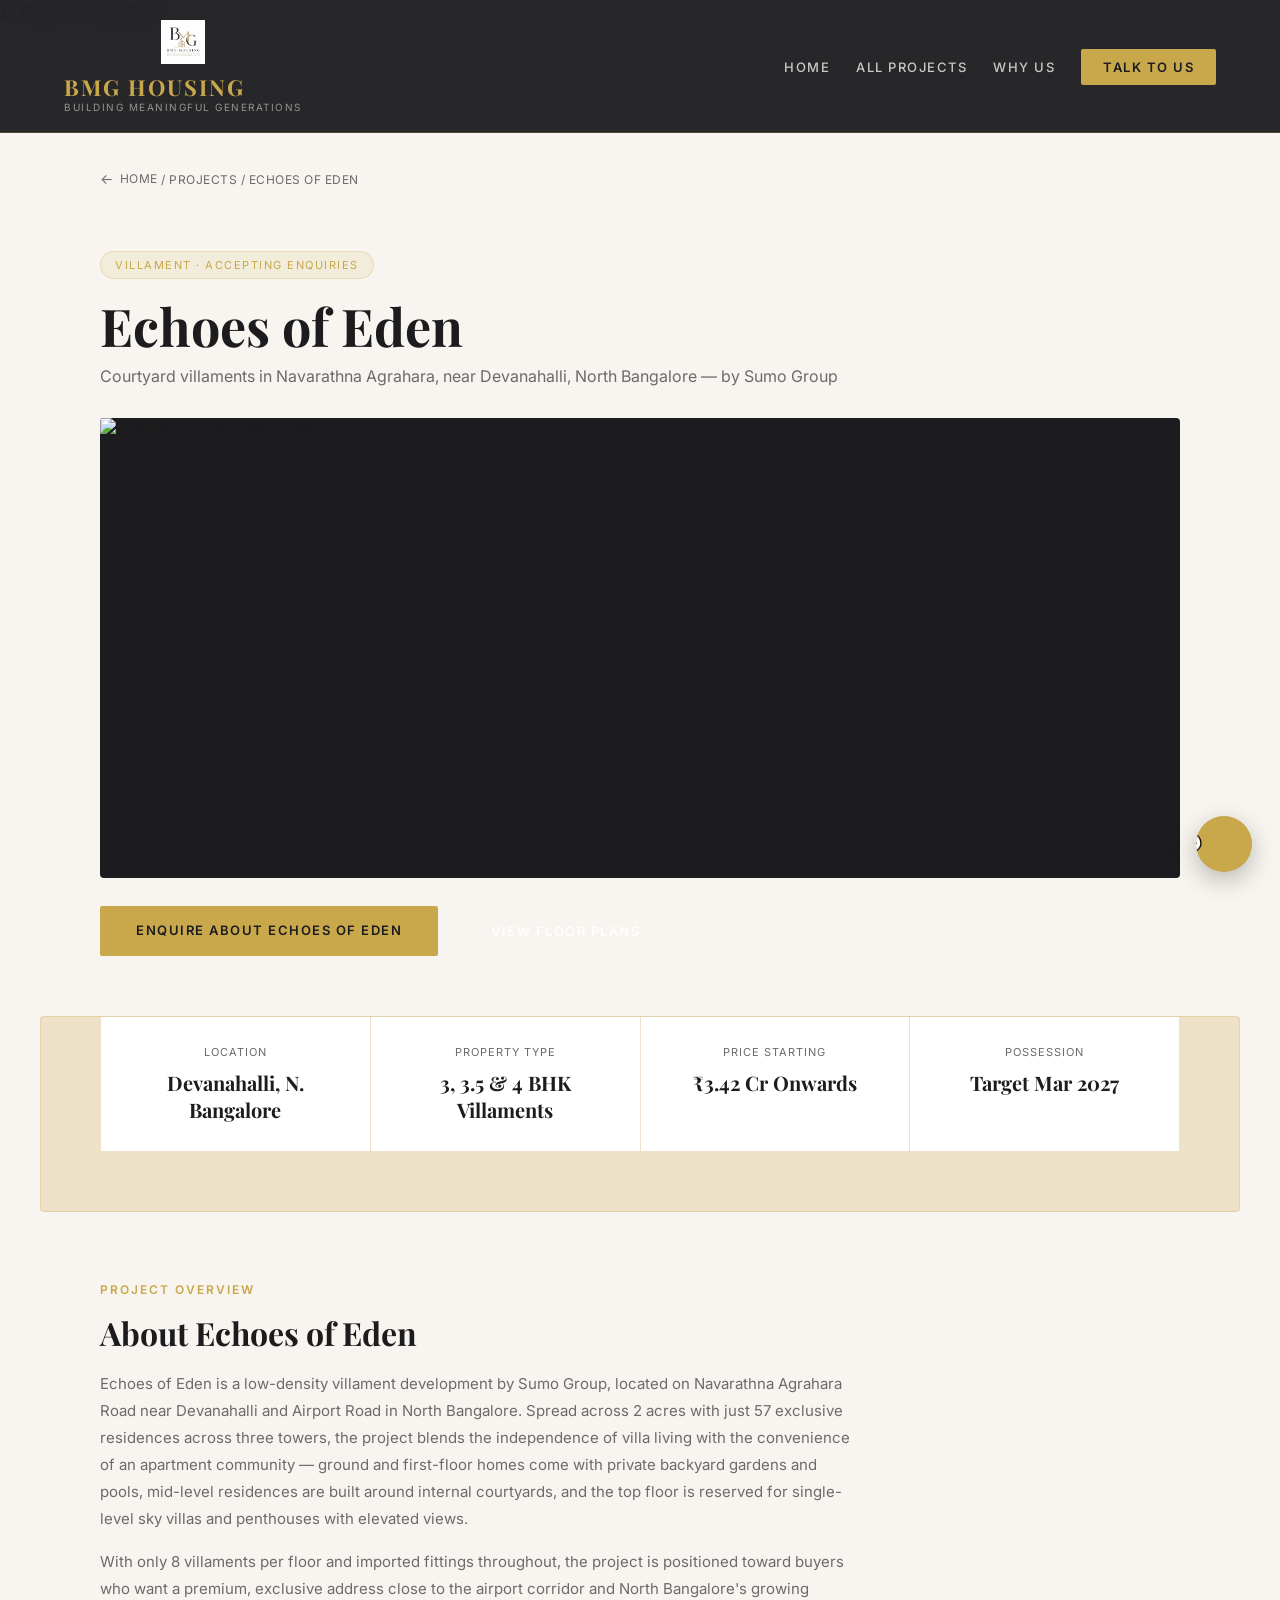
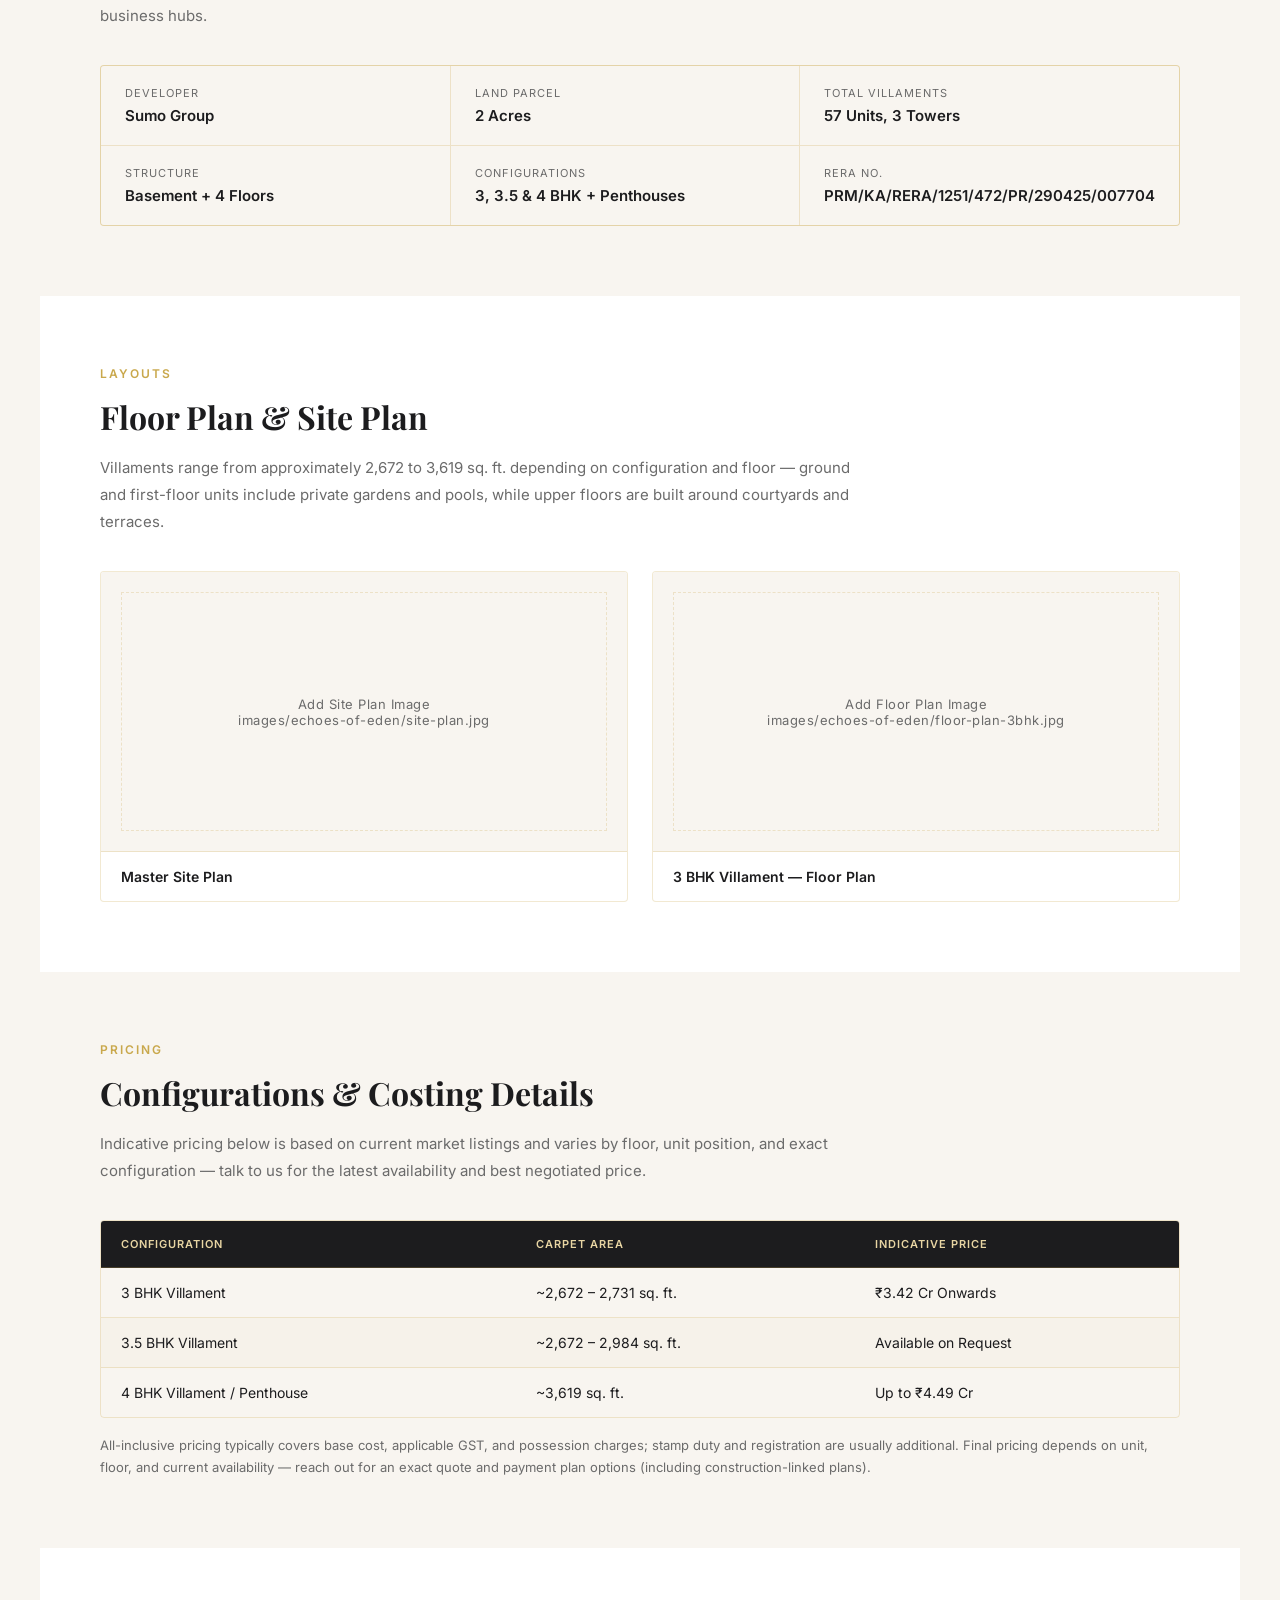
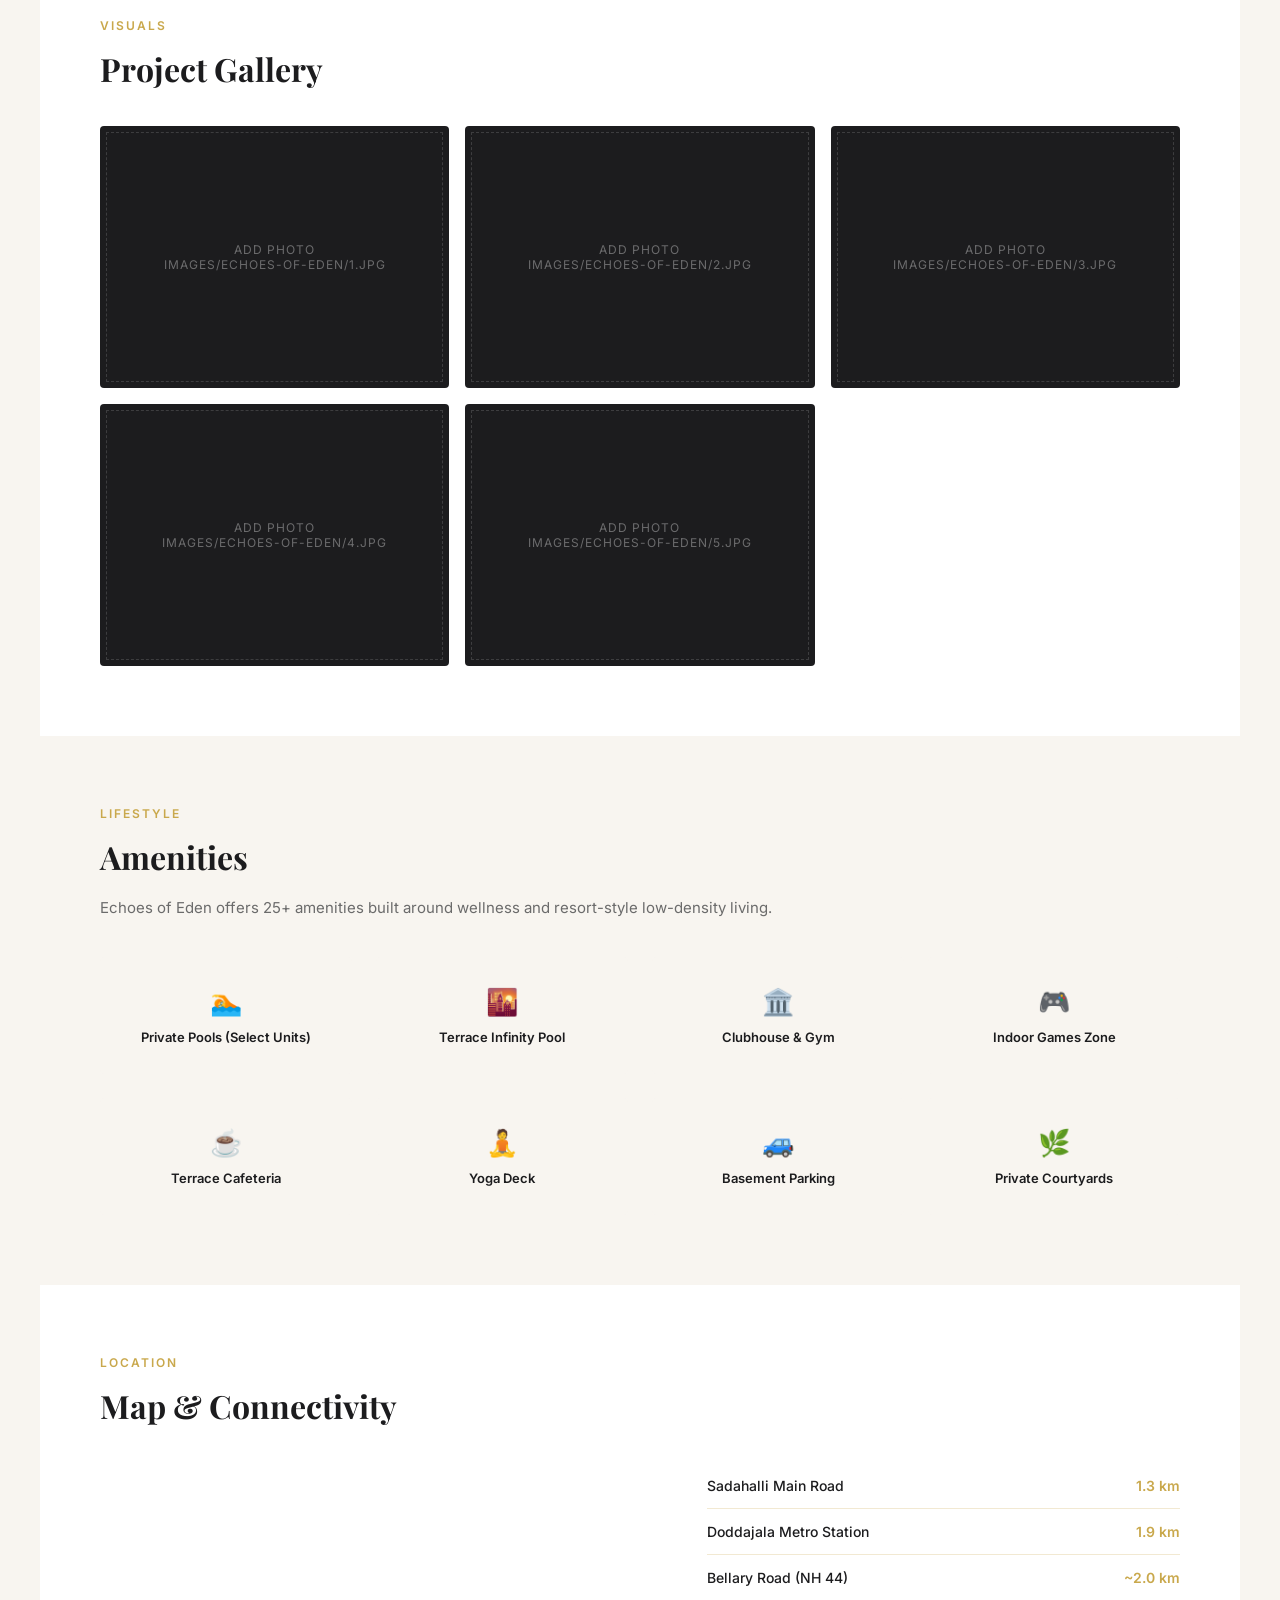
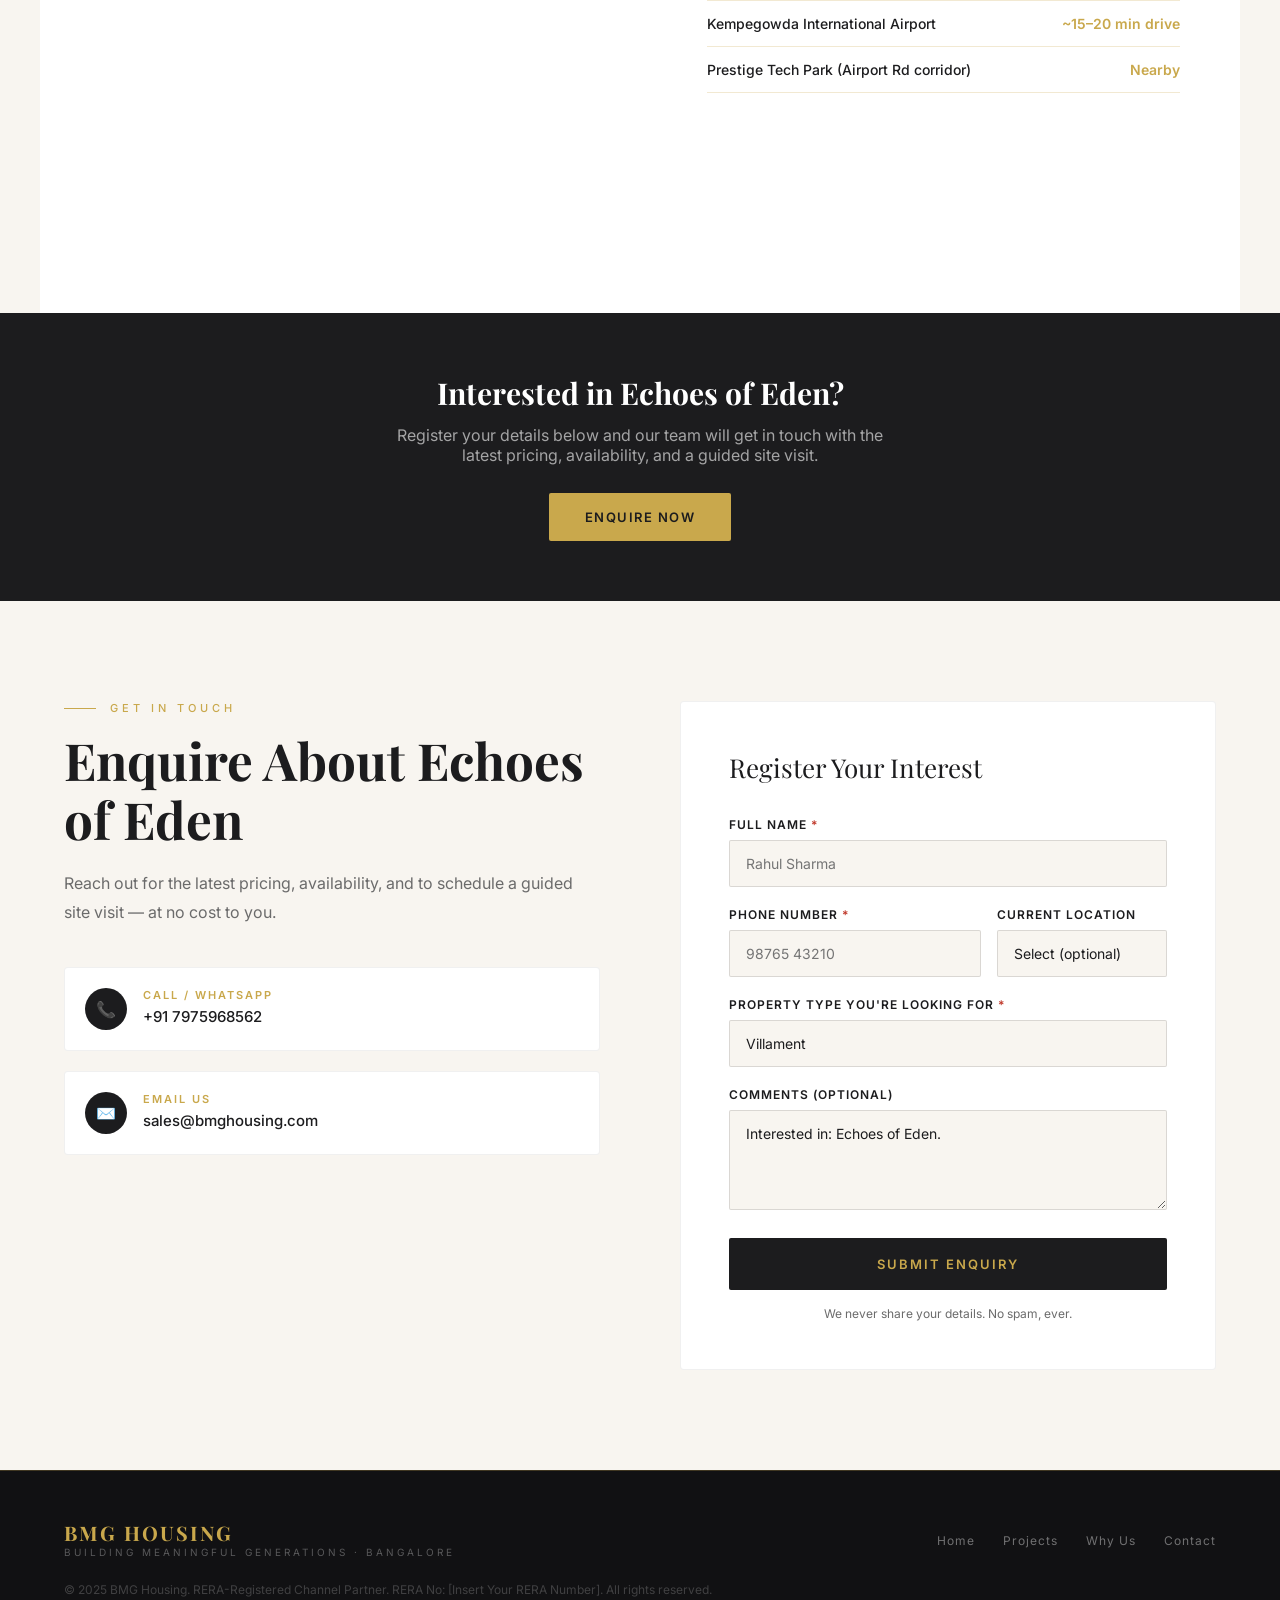
==== commit f8070294: "Images added to Surya Valencia Project page. RERA number removed, contact number and email added to " ====
--- a/echoes-of-eden.html
+++ b/echoes-of-eden.html
@@ -72,8 +72,7 @@
   <p class="project-hero-sub">Courtyard villaments in Navarathna Agrahara, near Devanahalli, North Bangalore — by Sumo Group</p>
 
   <div class="project-hero-photo">
-    <!-- Replace with: <img src="images/echoes-of-eden/hero.jpg" alt="Echoes of Eden villaments" /> -->
-    <div class="photo-placeholder-label">Add Hero Photo — images/echoes-of-eden/hero.jpg</div>
+    <img src="images/echoes-of-eden/echoes-of-eden-xhero.jpg" alt="Echoes of Eden villaments" />
   </div>
 
   <div class="project-hero-actions">
@@ -260,23 +259,23 @@
         <div class="contact-icon">📞</div>
         <div class="contact-item-text">
           <label>Call / WhatsApp</label>
-          <span>+91 00000 00000</span>
+          <span>+91 7975968562</span>
         </div>
       </div>
       <div class="contact-item">
         <div class="contact-icon">✉️</div>
         <div class="contact-item-text">
           <label>Email Us</label>
-          <span>hello@bmghousing.com</span>
+          <span>sales@bmghousing.com</span>
         </div>
       </div>
-      <div class="contact-item">
+      <!-- <div class="contact-item">
         <div class="contact-icon">📜</div>
         <div class="contact-item-text">
           <label>RERA Registration</label>
           <span>RERA No: [Insert Your RERA Number] — verifiable at rera.karnataka.gov.in</span>
         </div>
-      </div>
+      </div> -->
     </div>
   </div>
 
@@ -292,7 +291,7 @@
         <input type="tel" id="phone" placeholder="98765 43210" required maxlength="10" />
       </div>
       <div class="form-group">
-        <label>Location</label>
+        <label>Current Location</label>
         <select id="location">
           <option value="">Select (optional)</option>
           <option value="India">India</option>
--- a/project.css
+++ b/project.css
@@ -326,15 +326,13 @@
 /* ── PHOTO GALLERY ── */
 .photo-gallery {
   display: grid;
-  grid-template-columns: repeat(4, 1fr);
-  grid-auto-rows: 180px;
-  gap: 12px;
+  grid-template-columns: repeat(3, 1fr);
+  gap: 16px;
   margin-top: 36px;
 }
 
-.photo-gallery .gallery-item:nth-child(1) {
-  grid-column: span 2;
-  grid-row: span 2;
+.gallery-item {
+  aspect-ratio: 4 / 3;
 }
 
 .gallery-item {
@@ -480,3 +478,64 @@
   .config-table { font-size: 12px; }
   .config-table th, .config-table td { padding: 12px 10px; }
 }
+
+.lightbox {
+  display: none;
+  position: fixed;
+  inset: 0;
+  background: rgba(0,0,0,0.9);
+  z-index: 999;
+  align-items: center;
+  justify-content: center;
+  padding: 40px;
+  cursor: zoom-out;
+}
+
+.lightbox.open {
+  display: flex;
+}
+
+.lightbox-img {
+  max-width: 90vw;
+  max-height: 85vh;
+  object-fit: contain;
+  cursor: zoom-in;
+  transition: transform 0.3s ease;
+  border-radius: 2px;
+}
+
+.lightbox-img.zoomed {
+  cursor: zoom-out;
+  transform: scale(1.8);
+  max-width: none;
+  max-height: none;
+}
+
+.lightbox-close {
+  position: absolute;
+  top: 24px;
+  right: 32px;
+  background: none;
+  border: none;
+  color: var(--white);
+  font-size: 24px;
+  cursor: pointer;
+  width: 44px;
+  height: 44px;
+  border-radius: 50%;
+  transition: background 0.2s;
+}
+
+.lightbox-close:hover {
+  background: rgba(255,255,255,0.1);
+}
+
+.lightbox-hint {
+  position: absolute;
+  bottom: 28px;
+  left: 50%;
+  transform: translateX(-50%);
+  color: rgba(255,255,255,0.5);
+  font-size: 12px;
+  letter-spacing: 0.5px;
+}
